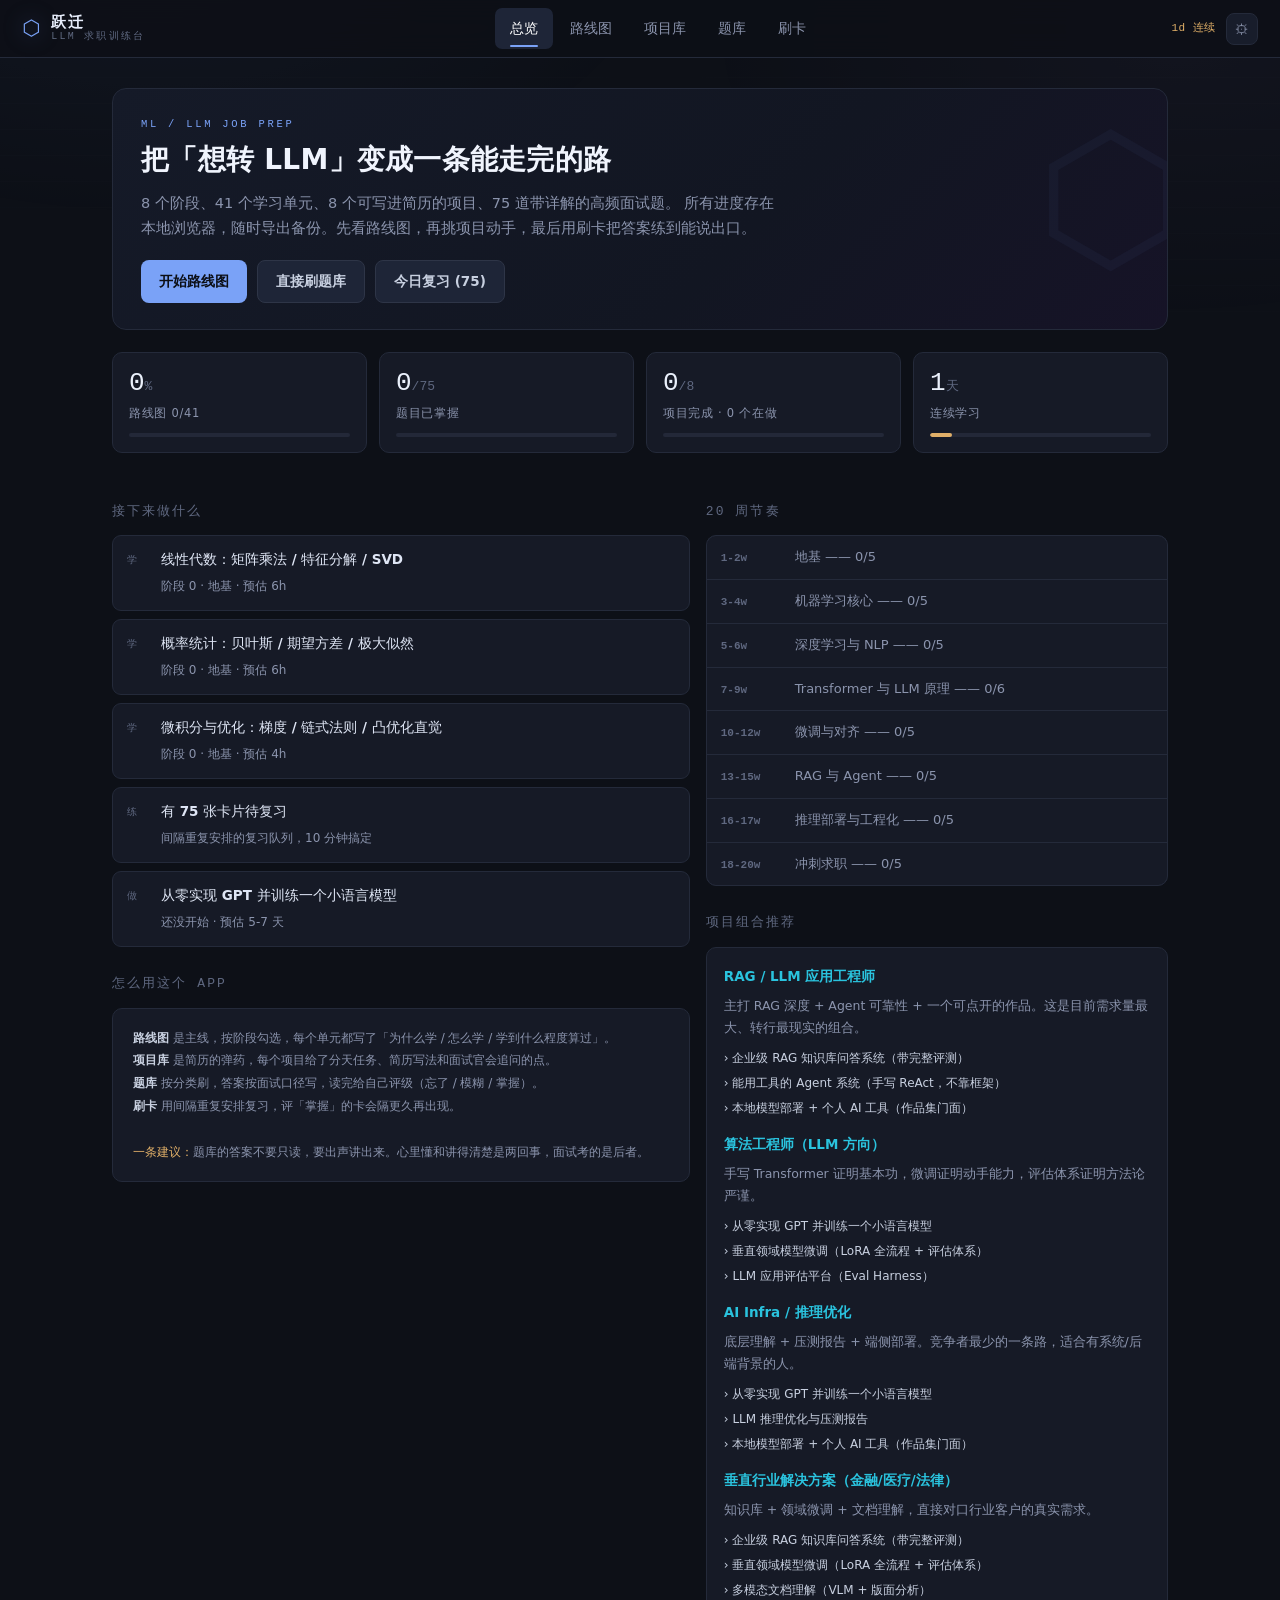
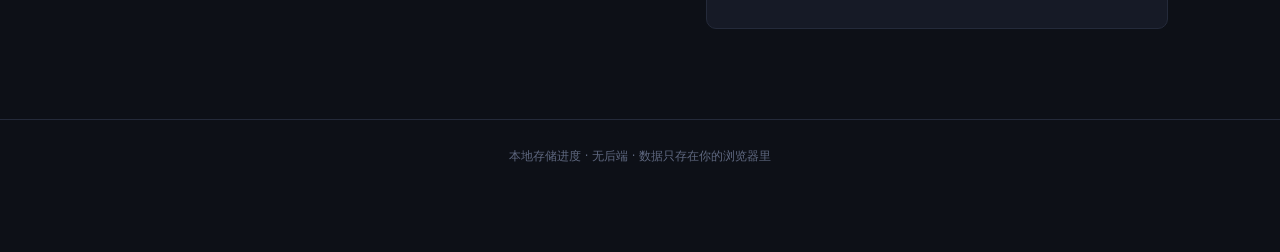
==== index.html @ a8dc8461 "跃迁 · LLM 求职训练台：路线图 / 项目库 / 题库 / 刷卡 - 8 阶段 41 个学习单元的 20 周路线图，每单元含为什么学/怎么学/通过标准 - 8 个可写进简历的项目，含分天任务、简历" ====
<!DOCTYPE html>
<html lang="zh-CN">
<head>
<meta charset="UTF-8">
<meta name="viewport" content="width=device-width, initial-scale=1">
<title>跃迁 · LLM 求职训练台</title>
<meta name="description" content="机器学习 / 大语言模型求职训练台：知识路线图、简历项目库、面试题库与记忆卡">
<link rel="icon" href="data:image/svg+xml,<svg xmlns='http://www.w3.org/2000/svg' viewBox='0 0 100 100'><text y='.9em' font-size='90'>⬡</text></svg>">
<link rel="stylesheet" href="css/app.css">
</head>
<body>

<div class="grain"></div>

<header class="topbar">
  <div class="brand">
    <span class="logo">⬡</span>
    <div class="brand-txt">
      <b>跃迁</b>
      <span>LLM 求职训练台</span>
    </div>
  </div>
  <nav class="tabs" id="tabs">
    <button data-view="home"    class="on">总览</button>
    <button data-view="roadmap">路线图</button>
    <button data-view="project">项目库</button>
    <button data-view="bank">题库</button>
    <button data-view="drill">刷卡</button>
  </nav>
  <div class="topright">
    <span class="streak" id="streak" title="连续学习天数"></span>
    <button class="ghost" id="btnData" title="导出 / 导入 / 重置进度">⚙</button>
  </div>
</header>

<main id="app"></main>

<div class="modal-wrap" id="modal" hidden>
  <div class="modal">
    <button class="modal-x" id="modalX">✕</button>
    <div id="modalBody"></div>
  </div>
</div>

<footer class="foot">
  <span>本地存储进度 · 无后端 · 数据只存在你的浏览器里</span>
</footer>

<script src="data/roadmap.js"></script>
<script src="data/projects.js"></script>
<script src="data/questions.js"></script>
<script src="js/store.js"></script>
<script src="js/views.js"></script>
<script src="js/app.js"></script>
</body>
</html>
---- css/app.css ----
/* 跃迁 · LLM 求职训练台 —— 深色技术台面风格 */
:root{
  --bg:#0d1017; --bg2:#12151f; --panel:#161a26; --panel2:#1b2030;
  --line:#242a3a; --line2:#2e3547;
  --tx:#c8d0e0; --tx2:#8b94ad; --tx3:#5f6880;
  --ac:#7aa2f7;  --ac2:#2ac3de; --ok:#9ece6a; --wr:#e0af68; --bad:#f7768e; --pu:#bb9af7;
  --mono:"JetBrains Mono","SF Mono",Consolas,"Cascadia Code",monospace;
  --sans:-apple-system,"Segoe UI Variable Text","Segoe UI","PingFang SC","Microsoft YaHei",system-ui,sans-serif;
  --r:10px;
}
*{box-sizing:border-box;margin:0;padding:0}
html{scroll-behavior:smooth}
body{
  background:var(--bg); color:var(--tx); font-family:var(--sans);
  font-size:15px; line-height:1.75; -webkit-font-smoothing:antialiased;
  min-height:100vh; padding-bottom:60px;
}
.grain{
  position:fixed; inset:0; pointer-events:none; z-index:0; opacity:.5;
  background:
    radial-gradient(900px 500px at 12% -8%, rgba(122,162,247,.10), transparent 60%),
    radial-gradient(800px 480px at 92% 4%, rgba(187,154,247,.07), transparent 62%),
    linear-gradient(transparent 96%, rgba(255,255,255,.012) 96%) 0 0/100% 26px;
}
a{color:var(--ac2); text-decoration:none; border-bottom:1px dotted rgba(42,195,222,.4)}
a:hover{border-bottom-style:solid}
code{font-family:var(--mono); font-size:.88em; background:#1d2231; color:#8fd6e8;
  padding:1px 6px; border-radius:5px; border:1px solid #262d40}
pre{background:#10131d; border:1px solid var(--line); border-radius:var(--r);
  padding:14px 16px; overflow-x:auto; margin:12px 0; line-height:1.6}
pre code{background:none; border:0; padding:0; color:#b9c4dc; font-size:12.5px}
strong{color:#e6ecf7; font-weight:650}

/* ───── topbar ───── */
.topbar{
  position:sticky; top:0; z-index:40; display:flex; align-items:center; gap:22px;
  padding:0 22px; height:58px; background:rgba(13,16,23,.86);
  backdrop-filter:blur(14px); border-bottom:1px solid var(--line);
}
.brand{display:flex; align-items:center; gap:11px; min-width:0}
.logo{font-size:21px; color:var(--ac); filter:drop-shadow(0 0 10px rgba(122,162,247,.5))}
.brand-txt{display:flex; flex-direction:column; line-height:1.15}
.brand-txt b{font-size:15px; letter-spacing:.14em; color:#e8eefc}
.brand-txt span{font-size:10px; color:var(--tx3); letter-spacing:.22em; font-family:var(--mono)}
.tabs{display:flex; gap:2px; margin-left:auto; margin-right:auto}
.tabs button{
  background:none; border:0; color:var(--tx2); font:inherit; font-size:14px;
  padding:8px 15px; border-radius:7px; cursor:pointer; transition:.15s; position:relative;
}
.tabs button:hover{color:var(--tx); background:#181d2b}
.tabs button.on{color:#fff; background:#1e2537}
.tabs button.on::after{content:""; position:absolute; left:15px; right:15px; bottom:2px;
  height:2px; background:var(--ac); border-radius:2px}
.topright{display:flex; align-items:center; gap:10px}
.streak{font-family:var(--mono); font-size:11px; color:var(--wr); letter-spacing:.05em}
.ghost{background:#181d2b; border:1px solid var(--line); color:var(--tx2);
  width:32px; height:32px; border-radius:8px; cursor:pointer; font-size:14px; transition:.15s}
.ghost:hover{color:var(--tx); border-color:var(--line2)}

main{position:relative; z-index:1; max-width:1100px; margin:0 auto; padding:30px 22px 60px}

/* ───── generic ───── */
.hd{margin-bottom:22px}
.hd h1{font-size:25px; letter-spacing:.02em; color:#eaf0fb; font-weight:650; line-height:1.4}
.hd p{color:var(--tx2); font-size:14px; margin-top:6px; max-width:74ch}
.kicker{font-family:var(--mono); font-size:10.5px; letter-spacing:.26em; color:var(--ac);
  text-transform:uppercase; margin-bottom:7px}
.card{background:var(--panel); border:1px solid var(--line); border-radius:var(--r); padding:18px 20px}
.muted{color:var(--tx2)}
.tiny{font-size:12px}
.mono{font-family:var(--mono)}

/* ───── home ───── */
.hero{
  border:1px solid var(--line); border-radius:14px; padding:26px 28px; margin-bottom:22px;
  background:linear-gradient(135deg,#151a28 0%,#121622 60%,#161327 100%); position:relative; overflow:hidden;
}
.hero::after{content:"⬡"; position:absolute; right:-18px; top:-40px; font-size:170px;
  color:rgba(122,162,247,.045); pointer-events:none}
.hero h1{font-size:28px; color:#f0f4fd; letter-spacing:.01em; line-height:1.45}
.hero p{color:var(--tx2); margin-top:10px; max-width:70ch; font-size:14.5px}
.hero .cta{display:flex; gap:10px; margin-top:18px; flex-wrap:wrap}
.btn{background:var(--ac); color:#0b0e15; border:0; padding:9px 18px; border-radius:8px;
  font:inherit; font-size:13.5px; font-weight:600; cursor:pointer; transition:.15s}
.btn:hover{filter:brightness(1.12); transform:translateY(-1px)}
.btn.sec{background:#1e2537; color:var(--tx); border:1px solid var(--line2)}
.btn.sec:hover{background:#252d42}

.stats{display:grid; grid-template-columns:repeat(4,1fr); gap:12px; margin-bottom:22px}
.stat{background:var(--panel); border:1px solid var(--line); border-radius:var(--r); padding:15px 16px}
.stat .n{font-family:var(--mono); font-size:26px; color:#eaf0fb; line-height:1.2}
.stat .n small{font-size:13px; color:var(--tx3)}
.stat .l{font-size:11.5px; color:var(--tx2); margin-top:3px; letter-spacing:.06em}
.bar{height:4px; background:#232838; border-radius:3px; margin-top:10px; overflow:hidden}
.bar i{display:block; height:100%; border-radius:3px; background:var(--ac); transition:width .5s}

.two{display:grid; grid-template-columns:1.25fr 1fr; gap:16px; align-items:start}
.sect-t{font-size:13px; letter-spacing:.16em; color:var(--tx3); font-family:var(--mono);
  text-transform:uppercase; margin:26px 0 12px}

.next{display:flex; flex-direction:column; gap:8px}
.nx{display:flex; gap:12px; align-items:flex-start; padding:12px 14px; background:var(--panel);
  border:1px solid var(--line); border-radius:9px; cursor:pointer; transition:.15s}
.nx:hover{border-color:var(--ac); background:var(--panel2)}
.nx .ix{font-family:var(--mono); font-size:10px; color:var(--tx3); padding-top:4px; min-width:22px}
.nx b{font-size:13.5px; color:#dfe6f5; font-weight:550; display:block}
.nx span{font-size:12px; color:var(--tx2)}

.plan{display:flex; flex-direction:column; gap:1px; background:var(--line); border:1px solid var(--line);
  border-radius:var(--r); overflow:hidden}
.plan div{background:var(--panel); padding:10px 14px; display:flex; gap:12px; font-size:13px; align-items:baseline}
.plan div b{font-family:var(--mono); font-size:11px; color:var(--tx3); min-width:62px}
.plan div span{color:var(--tx2)}
.plan div.done b{color:var(--ok)}
.plan div.cur{background:#1a2133}
.plan div.cur span{color:#e6ecf7}

/* ───── roadmap ───── */
.stage{margin-bottom:14px; border:1px solid var(--line); border-radius:var(--r);
  background:var(--panel); overflow:hidden}
.stage-h{display:flex; align-items:center; gap:14px; padding:15px 18px; cursor:pointer;
  transition:.15s; user-select:none}
.stage-h:hover{background:var(--panel2)}
.stage-dot{width:9px; height:9px; border-radius:50%; flex:none; box-shadow:0 0 10px currentColor}
.stage-h .t{flex:1; min-width:0}
.stage-h .t b{font-size:15.5px; color:#e8eefc; font-weight:600}
.stage-h .t i{font-style:normal; font-family:var(--mono); font-size:11px; color:var(--tx3); margin-left:10px}
.stage-h .t p{font-size:12.5px; color:var(--tx2); margin-top:3px}
.stage-h .pct{font-family:var(--mono); font-size:12px; color:var(--tx2); flex:none}
.stage-h .chev{color:var(--tx3); font-size:11px; transition:.2s; flex:none}
.stage.open .chev{transform:rotate(90deg)}
.stage-b{display:none; border-top:1px solid var(--line); padding:6px 0}
.stage.open .stage-b{display:block}
.stage-note{padding:10px 18px; font-size:12.5px; color:var(--wr); background:rgba(224,175,104,.05);
  border-left:2px solid var(--wr); margin:6px 18px 10px}

.node{padding:12px 18px 12px 16px; border-bottom:1px solid #1c2130}
.node:last-child{border-bottom:0}
.node-h{display:flex; gap:12px; align-items:flex-start}
.chk{width:17px; height:17px; border-radius:5px; border:1.5px solid var(--line2); flex:none;
  margin-top:4px; cursor:pointer; transition:.15s; display:grid; place-items:center;
  font-size:11px; color:transparent; background:#141826}
.chk:hover{border-color:var(--ac)}
.chk.on{background:var(--ok); border-color:var(--ok); color:#0d1017}
.node-t{flex:1; min-width:0; cursor:pointer}
.node-t b{font-size:14px; color:#dde5f4; font-weight:550}
.node.done .node-t b{color:var(--tx3); text-decoration:line-through}
.node-t .est{font-family:var(--mono); font-size:10.5px; color:var(--tx3); margin-left:9px}
.key-tag{font-size:10px; background:rgba(247,118,142,.13); color:var(--bad); padding:1px 6px;
  border-radius:4px; margin-left:8px; letter-spacing:.06em; border:1px solid rgba(247,118,142,.25)}
.node-d{display:none; margin:10px 0 2px 29px; font-size:13px; color:var(--tx2);
  border-left:1px solid var(--line2); padding-left:14px}
.node.open .node-d{display:block}
.node-d p{margin-bottom:7px}
.node-d p b{color:var(--ac2); font-weight:600; font-size:11px; font-family:var(--mono);
  letter-spacing:.1em; margin-right:7px}
.node-d .res a{font-size:12px; margin-right:14px}

/* ───── projects ───── */
.pgrid{display:grid; grid-template-columns:repeat(auto-fill,minmax(330px,1fr)); gap:14px}
.pcard{background:var(--panel); border:1px solid var(--line); border-radius:var(--r);
  padding:18px 20px; cursor:pointer; transition:.18s; position:relative; overflow:hidden}
.pcard::before{content:""; position:absolute; left:0; top:0; bottom:0; width:2px; background:var(--c)}
.pcard:hover{border-color:var(--line2); transform:translateY(-2px); background:var(--panel2)}
.pcard .tier{font-family:var(--mono); font-size:10px; letter-spacing:.14em; color:var(--c)}
.pcard h3{font-size:15.5px; color:#e9effa; margin:6px 0 7px; font-weight:600; line-height:1.45}
.pcard p{font-size:12.8px; color:var(--tx2); line-height:1.7}
.pmeta{display:flex; gap:14px; margin-top:13px; font-family:var(--mono); font-size:11px; color:var(--tx3);
  align-items:center; flex-wrap:wrap}
.stars{color:var(--wr); letter-spacing:.1em}
.chips{display:flex; gap:5px; flex-wrap:wrap; margin-top:11px}
.chip{font-size:10.5px; font-family:var(--mono); background:#1a1f2e; color:var(--tx2);
  padding:2px 8px; border-radius:11px; border:1px solid var(--line)}
.pbar{margin-top:12px}

.combo{display:grid; grid-template-columns:repeat(auto-fill,minmax(250px,1fr)); gap:12px}
.cbox{background:var(--panel); border:1px solid var(--line); border-radius:var(--r); padding:15px 17px}
.cbox b{color:var(--ac2); font-size:13.5px}
.cbox p{font-size:12.5px; color:var(--tx2); margin-top:6px}
.cbox .ids{margin-top:9px; display:flex; flex-direction:column; gap:4px}
.cbox .ids span{font-size:12px; color:var(--tx); cursor:pointer}
.cbox .ids span:hover{color:var(--ac)}

/* ───── bank ───── */
.filters{display:flex; gap:8px; flex-wrap:wrap; align-items:center; margin-bottom:16px}
.search{background:var(--panel); border:1px solid var(--line); border-radius:8px; padding:8px 13px;
  color:var(--tx); font:inherit; font-size:13.5px; flex:1; min-width:190px; outline:none}
.search:focus{border-color:var(--ac)}
.fbtn{background:var(--panel); border:1px solid var(--line); color:var(--tx2); font:inherit;
  font-size:12.5px; padding:6px 12px; border-radius:7px; cursor:pointer; transition:.15s; white-space:nowrap}
.fbtn:hover{color:var(--tx); border-color:var(--line2)}
.fbtn.on{background:#22304d; color:#cfe0ff; border-color:var(--ac)}

.catgrid{display:grid; grid-template-columns:repeat(auto-fill,minmax(164px,1fr)); gap:9px; margin-bottom:20px}
.catc{background:var(--panel); border:1px solid var(--line); border-radius:9px; padding:12px 14px;
  cursor:pointer; transition:.15s}
.catc:hover{border-color:var(--ac); background:var(--panel2)}
.catc.on{border-color:var(--ac); background:#1a2234}
.catc .ic{font-size:15px; color:var(--ac); font-family:var(--mono)}
.catc b{display:block; font-size:13px; color:#dfe6f5; margin-top:3px; font-weight:550}
.catc .m{font-family:var(--mono); font-size:10.5px; color:var(--tx3); margin-top:5px}

.q{background:var(--panel); border:1px solid var(--line); border-radius:9px; margin-bottom:8px;
  overflow:hidden; transition:.15s}
.q:hover{border-color:var(--line2)}
.q.open{border-color:var(--line2); background:var(--panel2)}
.q-h{display:flex; gap:12px; align-items:flex-start; padding:13px 16px; cursor:pointer}
.mstate{width:7px; height:7px; border-radius:50%; flex:none; margin-top:9px; background:#333a4e}
.mstate.s1{background:var(--wr); box-shadow:0 0 7px var(--wr)}
.mstate.s2{background:var(--ok); box-shadow:0 0 7px var(--ok)}
.q-h .qt{flex:1; min-width:0; font-size:14px; color:#dde5f4; line-height:1.65}
.lv{font-family:var(--mono); font-size:10px; padding:2px 7px; border-radius:4px; flex:none; margin-top:3px;
  border:1px solid}
.lv1{color:var(--ok); border-color:rgba(158,206,106,.3); background:rgba(158,206,106,.07)}
.lv2{color:var(--wr); border-color:rgba(224,175,104,.3); background:rgba(224,175,104,.07)}
.lv3{color:var(--bad); border-color:rgba(247,118,142,.3); background:rgba(247,118,142,.07)}
.q-b{display:none; padding:2px 16px 16px 35px; font-size:13.5px; color:var(--tx); line-height:1.85}
.q.open .q-b{display:block}
.q-b p{margin-bottom:10px}
.q-b ul{margin:0 0 10px 18px}
.q-b li{margin-bottom:5px}
.q-b table{border-collapse:collapse; margin:10px 0; font-size:12.5px; width:100%}
.q-b th,.q-b td{border:1px solid var(--line2); padding:6px 11px; text-align:left}
.q-b th{background:#1a1f2e; color:var(--ac2); font-weight:600}
.rate{display:flex; gap:7px; margin-top:14px; padding-top:13px; border-top:1px solid var(--line)}
.rate button{background:#1a1f2e; border:1px solid var(--line); color:var(--tx2); font:inherit;
  font-size:12px; padding:5px 13px; border-radius:6px; cursor:pointer; transition:.15s}
.rate button:hover{border-color:var(--line2); color:var(--tx)}
.rate button.a0.on{border-color:var(--tx3); color:var(--tx)}
.rate button.a1.on{border-color:var(--wr); color:var(--wr); background:rgba(224,175,104,.09)}
.rate button.a2.on{border-color:var(--ok); color:var(--ok); background:rgba(158,206,106,.09)}

/* ───── drill ───── */
.drill{max-width:760px; margin:0 auto}
.dstat{display:flex; gap:18px; justify-content:center; font-family:var(--mono); font-size:11.5px;
  color:var(--tx3); margin-bottom:18px}
.dstat b{color:var(--ac)}
.dcard{background:var(--panel); border:1px solid var(--line2); border-radius:14px; padding:32px 34px;
  min-height:300px; display:flex; flex-direction:column; box-shadow:0 12px 40px rgba(0,0,0,.35)}
.dcat{font-family:var(--mono); font-size:10.5px; letter-spacing:.2em; color:var(--ac); margin-bottom:14px}
.dq{font-size:19px; color:#eff3fc; line-height:1.65; font-weight:550}
.dhint{margin-top:auto; padding-top:24px; color:var(--tx3); font-size:12.5px; text-align:center}
.da{margin-top:22px; padding-top:20px; border-top:1px solid var(--line); font-size:14px; line-height:1.85}
.dctl{display:flex; gap:9px; justify-content:center; margin-top:18px; flex-wrap:wrap}
.dctl button{flex:1; min-width:110px; max-width:190px; padding:11px; border-radius:9px; font:inherit;
  font-size:13.5px; cursor:pointer; border:1px solid var(--line2); background:var(--panel); color:var(--tx);
  transition:.15s}
.dctl button:hover{transform:translateY(-1px)}
.dctl .again{border-color:rgba(247,118,142,.4); color:var(--bad)}
.dctl .hard{border-color:rgba(224,175,104,.4); color:var(--wr)}
.dctl .good{border-color:rgba(158,206,106,.4); color:var(--ok)}
.dctl .show{background:var(--ac); color:#0b0e15; border-color:var(--ac); font-weight:600}

/* ───── modal ───── */
.modal-wrap{position:fixed; inset:0; z-index:90; background:rgba(6,8,13,.78);
  backdrop-filter:blur(5px); display:grid; place-items:center; padding:24px; overflow-y:auto}
.modal-wrap[hidden]{display:none}
.modal{background:var(--bg2); border:1px solid var(--line2); border-radius:14px; max-width:780px;
  width:100%; padding:30px 34px; position:relative; max-height:88vh; overflow-y:auto;
  box-shadow:0 24px 70px rgba(0,0,0,.6)}
.modal-x{position:absolute; right:16px; top:14px; background:none; border:0; color:var(--tx3);
  font-size:16px; cursor:pointer; padding:6px}
.modal-x:hover{color:var(--tx)}
.modal h2{font-size:21px; color:#eff3fc; line-height:1.45; padding-right:30px}
.modal h4{font-size:12px; font-family:var(--mono); letter-spacing:.16em; color:var(--ac);
  text-transform:uppercase; margin:22px 0 10px}
.steps{display:flex; flex-direction:column; gap:1px; background:var(--line); border:1px solid var(--line);
  border-radius:9px; overflow:hidden}
.step{background:var(--panel); padding:12px 15px; display:flex; gap:12px; align-items:flex-start}
.step .sc{margin-top:3px}
.step b{font-family:var(--mono); font-size:11.5px; color:var(--ac2); display:block; margin-bottom:3px}
.step p{font-size:13px; color:var(--tx2); line-height:1.7}
.step.done b{color:var(--tx3)}
.step.done p{color:var(--tx3)}
.rbox{background:#10131d; border:1px solid var(--line); border-left:2px solid var(--ok);
  border-radius:8px; padding:13px 16px; font-size:13px; color:var(--tx); line-height:1.8}
.asks li{font-size:13px; color:var(--tx2); margin-bottom:6px; margin-left:18px}
.pitfall{background:rgba(247,118,142,.06); border:1px solid rgba(247,118,142,.2); border-radius:8px;
  padding:13px 16px; font-size:13px; color:#e8b4c0; margin-top:14px}

.empty{text-align:center; padding:60px 20px; color:var(--tx3); font-size:14px}
.foot{position:relative; z-index:1; text-align:center; padding:26px; color:var(--tx3); font-size:11.5px;
  border-top:1px solid var(--line); margin-top:30px}

@media(max-width:860px){
  .two{grid-template-columns:1fr}
  .stats{grid-template-columns:repeat(2,1fr)}
  .tabs{margin:0; overflow-x:auto}
  .topbar{gap:12px; padding:0 14px}
  .brand-txt span{display:none}
  main{padding:20px 14px 40px}
  .modal{padding:24px 20px}
  .hero{padding:20px}
  .hero h1{font-size:22px}
}
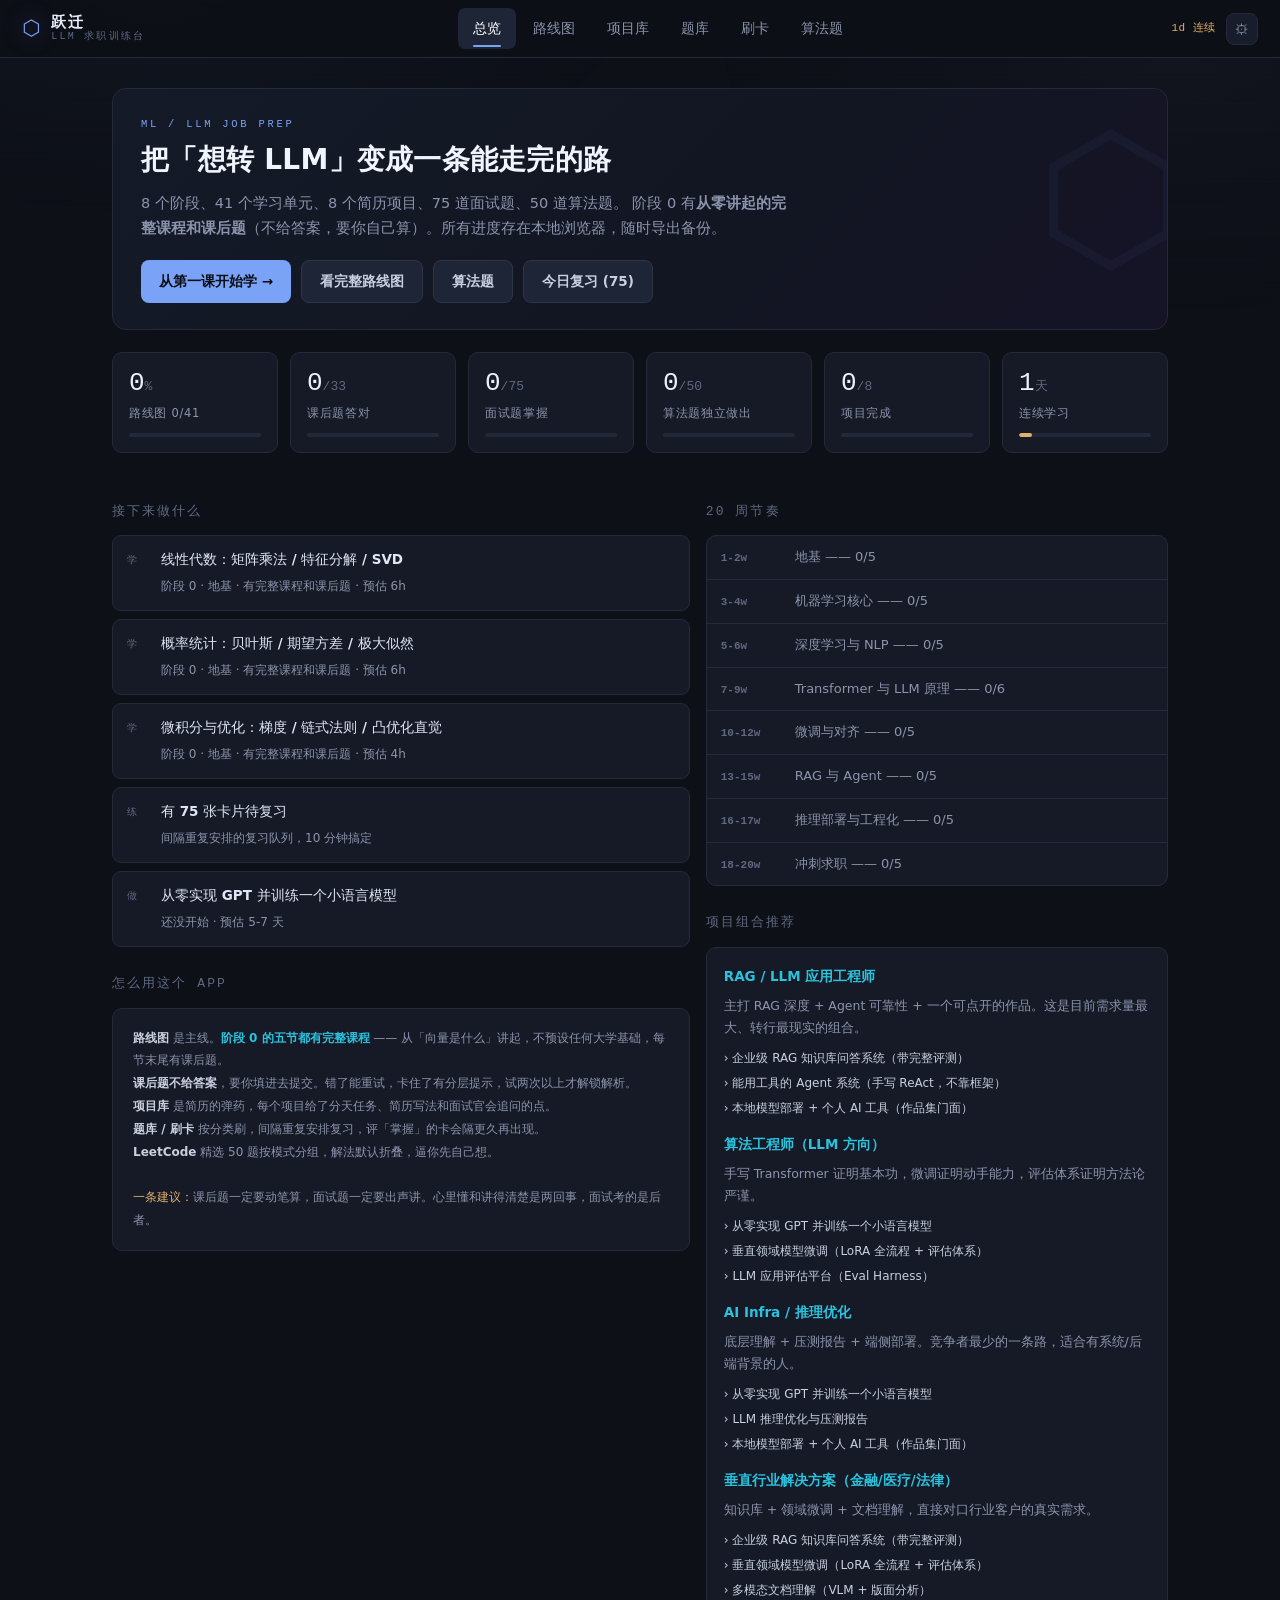
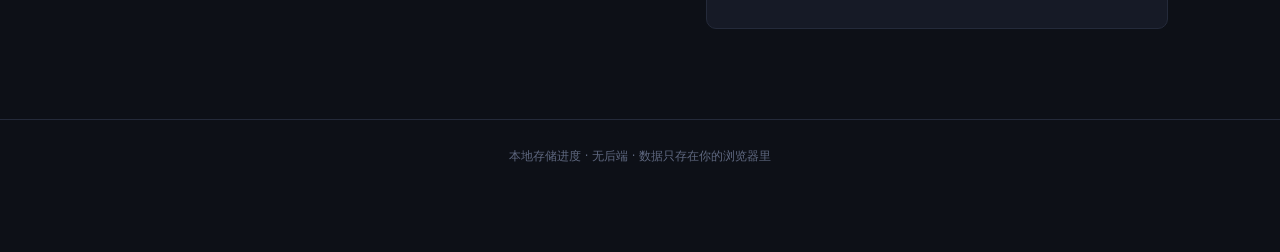
==== commit a3e418fd: "阶段 0 完整课程 + 课后题系统 + LeetCode 模块 - 阶段 0 五节从零讲起的教材（线代/概率/微积分/Python/PyTorch），面向高中理科基础 - 33 道课后题：填空/选择/" ====
--- a/index.html
+++ b/index.html
@@ -26,6 +26,7 @@
     <button data-view="project">项目库</button>
     <button data-view="bank">题库</button>
     <button data-view="drill">刷卡</button>
+    <button data-view="lc">算法题</button>
   </nav>
   <div class="topright">
     <span class="streak" id="streak" title="连续学习天数"></span>
@@ -49,6 +50,9 @@
 <script src="data/roadmap.js"></script>
 <script src="data/projects.js"></script>
 <script src="data/questions.js"></script>
+<script src="data/lessons1.js"></script>
+<script src="data/lessons2.js"></script>
+<script src="data/leetcode.js"></script>
 <script src="js/store.js"></script>
 <script src="js/views.js"></script>
 <script src="js/app.js"></script>
--- a/css/app.css
+++ b/css/app.css
@@ -46,6 +46,7 @@
 .tabs button{
   background:none; border:0; color:var(--tx2); font:inherit; font-size:14px;
   padding:8px 15px; border-radius:7px; cursor:pointer; transition:.15s; position:relative;
+  white-space:nowrap;
 }
 .tabs button:hover{color:var(--tx); background:#181d2b}
 .tabs button.on{color:#fff; background:#1e2537}
@@ -278,13 +279,153 @@
 .pitfall{background:rgba(247,118,142,.06); border:1px solid rgba(247,118,142,.2); border-radius:8px;
   padding:13px 16px; font-size:13px; color:#e8b4c0; margin-top:14px}
 
+/* ───── markdown 扩展 ───── */
+.lh3{font-size:15px; color:#dfe7f6; margin:16px 0 8px; font-weight:600}
+blockquote{border-left:2px solid var(--ac); background:rgba(122,162,247,.06);
+  padding:12px 16px; margin:14px 0; border-radius:0 8px 8px 0}
+blockquote p:last-child{margin-bottom:0}
+.formula{font-family:var(--mono); font-size:14px; color:#9fd8e8; text-align:center;
+  background:#10131d; border:1px solid var(--line); border-radius:8px;
+  padding:14px 18px; margin:14px 0; overflow-x:auto; letter-spacing:.02em}
+
+/* ───── 课程 ───── */
+.lesson{max-width:780px; margin:0 auto}
+.lbar{display:flex; align-items:center; gap:12px; margin-bottom:20px}
+.lbar .fbtn{cursor:pointer}
+.lhead{margin-bottom:24px; padding-bottom:20px; border-bottom:1px solid var(--line)}
+.lhead h1{font-size:26px; color:#eff3fc; line-height:1.45; font-weight:650}
+.lhead p{color:var(--tx2); font-size:14px; margin-top:9px}
+
+.ltoc{background:var(--panel); border:1px solid var(--line); border-radius:var(--r);
+  padding:15px 18px; margin-bottom:28px; display:flex; flex-direction:column; gap:5px}
+.ltoc b{font-size:11px; font-family:var(--mono); letter-spacing:.18em; color:var(--tx3);
+  text-transform:uppercase; margin-bottom:5px}
+.ltoc a{font-size:13.5px; color:var(--tx2); border:0; padding:2px 0}
+.ltoc a:hover{color:var(--ac)}
+.ltoc a.qlink{color:var(--ac2); margin-top:6px; padding-top:8px; border-top:1px solid var(--line)}
+
+.lsec{margin-bottom:34px; scroll-margin-top:72px}
+.lsec h2{font-size:19px; color:#eaf0fb; margin-bottom:14px; font-weight:620; line-height:1.5;
+  padding-bottom:9px; border-bottom:1px solid var(--line)}
+.lsec p{margin-bottom:12px; font-size:14.5px; line-height:1.9}
+.lsec ul,.lsec ol{margin:0 0 12px 20px}
+.lsec li{margin-bottom:6px; font-size:14.5px; line-height:1.85}
+.lsec table{border-collapse:collapse; margin:14px 0; font-size:13px; width:100%}
+.lsec th,.lsec td{border:1px solid var(--line2); padding:7px 12px; text-align:left}
+.lsec th{background:#1a1f2e; color:var(--ac2); font-weight:600}
+
+.quiz-head{margin-bottom:18px}
+.quiz-head p{font-size:13.5px; color:var(--tx2); margin-top:6px}
+
+.qz{background:var(--panel); border:1px solid var(--line); border-radius:10px;
+  padding:18px 20px; margin-bottom:14px; transition:.2s}
+.qz.ok{border-color:rgba(158,206,106,.4); background:rgba(158,206,106,.03)}
+.qz.bad{border-color:rgba(247,118,142,.32)}
+.qz-q{display:flex; gap:11px; align-items:flex-start; margin-bottom:14px}
+.qz-no{font-family:var(--mono); font-size:11px; color:#0d1017; background:var(--ac);
+  min-width:20px; height:20px; border-radius:5px; display:grid; place-items:center;
+  flex:none; margin-top:3px; font-weight:700}
+.qz.ok .qz-no{background:var(--ok)}
+.qz-q>div,.qz-q>p{flex:1; min-width:0}
+.qz-q p{margin:0; font-size:14.5px; color:#dfe7f6; line-height:1.75}
+.qz-q pre{margin:8px 0}
+
+.qinput{background:#10131d; border:1px solid var(--line2); border-radius:7px; padding:9px 13px;
+  color:var(--tx); font:inherit; font-family:var(--mono); font-size:14px; width:220px; outline:none}
+.qinput:focus{border-color:var(--ac)}
+.qta{background:#10131d; border:1px solid var(--line2); border-radius:7px; padding:11px 13px;
+  color:var(--tx); font:inherit; font-size:13.5px; width:100%; min-height:90px; outline:none;
+  resize:vertical; line-height:1.75}
+.qta:focus{border-color:var(--ac)}
+.choices{display:flex; flex-direction:column; gap:7px}
+.ch{display:flex; gap:9px; align-items:flex-start; padding:9px 13px; border-radius:7px;
+  border:1px solid var(--line); background:#10131d; cursor:pointer; font-size:13.5px;
+  color:var(--tx2); transition:.15s; line-height:1.7}
+.ch:hover{border-color:var(--line2); color:var(--tx)}
+.ch.sel{border-color:var(--ac); background:#1a2234; color:var(--tx)}
+.ch.right{border-color:var(--ok); background:rgba(158,206,106,.07)}
+.ch input{margin-top:5px; accent-color:var(--ac)}
+.ch span{font-family:var(--mono); color:var(--tx3); flex:none}
+
+.btn.sm{padding:6px 14px; font-size:12.5px}
+.qz-ctl{display:flex; gap:8px; align-items:center; margin-top:13px; flex-wrap:wrap}
+.qz-msg{font-size:12.5px; margin-left:4px}
+.qz-msg.ok{color:var(--ok)}
+.qz-msg.bad{color:var(--bad)}
+.qz-hint{margin-top:13px; padding:12px 15px; background:rgba(224,175,104,.06);
+  border-left:2px solid var(--wr); border-radius:0 7px 7px 0; font-size:13.5px; line-height:1.8}
+.qz-hint b,.qz-why b{display:block; font-family:var(--mono); font-size:10.5px; letter-spacing:.16em;
+  text-transform:uppercase; margin-bottom:6px}
+.qz-hint b{color:var(--wr)}
+.qz-why b{color:var(--ok)}
+.qz-hint p:last-child,.qz-why p:last-child{margin-bottom:0}
+.qz-why{margin-top:13px; padding:14px 16px; background:#10131d; border:1px solid var(--line);
+  border-left:2px solid var(--ok); border-radius:0 8px 8px 0; font-size:13.5px; line-height:1.85}
+
+.lfoot{margin-top:34px; padding-top:22px; border-top:1px solid var(--line)}
+.lfoot-ok{color:var(--ok); font-size:14px; margin-bottom:16px; display:flex;
+  align-items:center; flex-wrap:wrap}
+.lnav{display:flex; justify-content:space-between; gap:10px; margin-top:16px}
+
+/* ───── LeetCode ───── */
+.stats.s6{grid-template-columns:repeat(6,1fr)}
+.revbox{background:rgba(187,154,247,.06); border:1px solid rgba(187,154,247,.25);
+  border-radius:var(--r); padding:14px 17px; margin-bottom:16px}
+.revbox b{font-size:13px; color:var(--pu); display:block; margin-bottom:9px}
+.revbox div{display:flex; gap:6px; flex-wrap:wrap}
+.revbox .chip{cursor:pointer}
+.revbox .chip:hover{border-color:var(--pu); color:var(--tx)}
+.lc-intro{margin-bottom:22px; font-size:13.5px; line-height:1.85}
+.lc-intro p{margin-bottom:10px}
+.lc-intro ul{margin:0 0 10px 20px}
+.lc-pattern{padding:4px 20px 14px; font-size:13.5px; color:var(--tx2); line-height:1.85;
+  border-bottom:1px solid #1c2130; margin-bottom:4px}
+.lc-pattern p{margin-bottom:9px}
+.lc-pattern ul{margin:0 0 9px 20px}
+
+.lcp{border-bottom:1px solid #1c2130}
+.lcp:last-child{border-bottom:0}
+.lcp-h{display:flex; gap:11px; align-items:center; padding:11px 20px; cursor:pointer; transition:.15s}
+.lcp-h:hover{background:#1a1f2e}
+.lcdot{width:7px; height:7px; border-radius:50%; background:#333a4e; flex:none}
+.lcp.s1 .lcdot{background:var(--wr); box-shadow:0 0 7px var(--wr)}
+.lcp.s2 .lcdot{background:var(--ok); box-shadow:0 0 7px var(--ok)}
+.lcp.s3 .lcdot{background:var(--bad); box-shadow:0 0 7px var(--bad)}
+.lcp-t{flex:1; min-width:0}
+.lcp-t b{font-size:13.5px; color:#dde5f4; font-weight:550}
+.lcp.s2 .lcp-t b{color:var(--tx2)}
+.lcp-b{display:none; padding:4px 20px 18px 38px}
+.lcp.open .lcp-b{display:block}
+.lcp.open .chev{transform:rotate(90deg)}
+.lcp .chev{color:var(--tx3); font-size:10px; transition:.2s; flex:none}
+.lcwhy{font-size:13px; color:var(--tx2); line-height:1.8; margin-bottom:10px}
+.lcwhy b{display:block; font-family:var(--mono); font-size:10px; letter-spacing:.14em;
+  color:var(--ac2); text-transform:uppercase; margin-bottom:4px}
+.hintbox{display:flex; flex-direction:column; gap:7px; align-items:flex-start; margin:12px 0}
+.hint-on{background:rgba(224,175,104,.06); border-left:2px solid var(--wr); padding:10px 14px;
+  border-radius:0 7px 7px 0; font-size:13px; color:var(--tx); line-height:1.8; width:100%}
+.hint-on b{display:block; font-family:var(--mono); font-size:10px; letter-spacing:.14em;
+  color:var(--wr); margin-bottom:4px}
+.keybox{background:#10131d; border:1px solid var(--line); border-left:2px solid var(--ok);
+  border-radius:0 8px 8px 0; padding:13px 16px; font-size:13px; line-height:1.85; margin:12px 0}
+.keybox>b{display:block; font-family:var(--mono); font-size:10px; letter-spacing:.14em;
+  color:var(--ok); text-transform:uppercase; margin-bottom:6px}
+.keybox p:last-of-type{margin-bottom:0}
+.keybox .cx{margin-top:9px; padding-top:8px; border-top:1px solid var(--line);
+  font-family:var(--mono); font-size:11px; color:var(--tx3)}
+.lcrate{display:flex; gap:7px; align-items:center; flex-wrap:wrap; margin-top:13px;
+  padding-top:12px; border-top:1px solid var(--line)}
+
 .empty{text-align:center; padding:60px 20px; color:var(--tx3); font-size:14px}
 .foot{position:relative; z-index:1; text-align:center; padding:26px; color:var(--tx3); font-size:11.5px;
   border-top:1px solid var(--line); margin-top:30px}
 
+@media(max-width:1100px){ .stats.s6{grid-template-columns:repeat(3,1fr)} }
 @media(max-width:860px){
   .two{grid-template-columns:1fr}
-  .stats{grid-template-columns:repeat(2,1fr)}
+  .stats,.stats.s6{grid-template-columns:repeat(2,1fr)}
+  .qinput{width:100%}
+  .lcp-b{padding-left:20px}
   .tabs{margin:0; overflow-x:auto}
   .topbar{gap:12px; padding:0 14px}
   .brand-txt span{display:none}
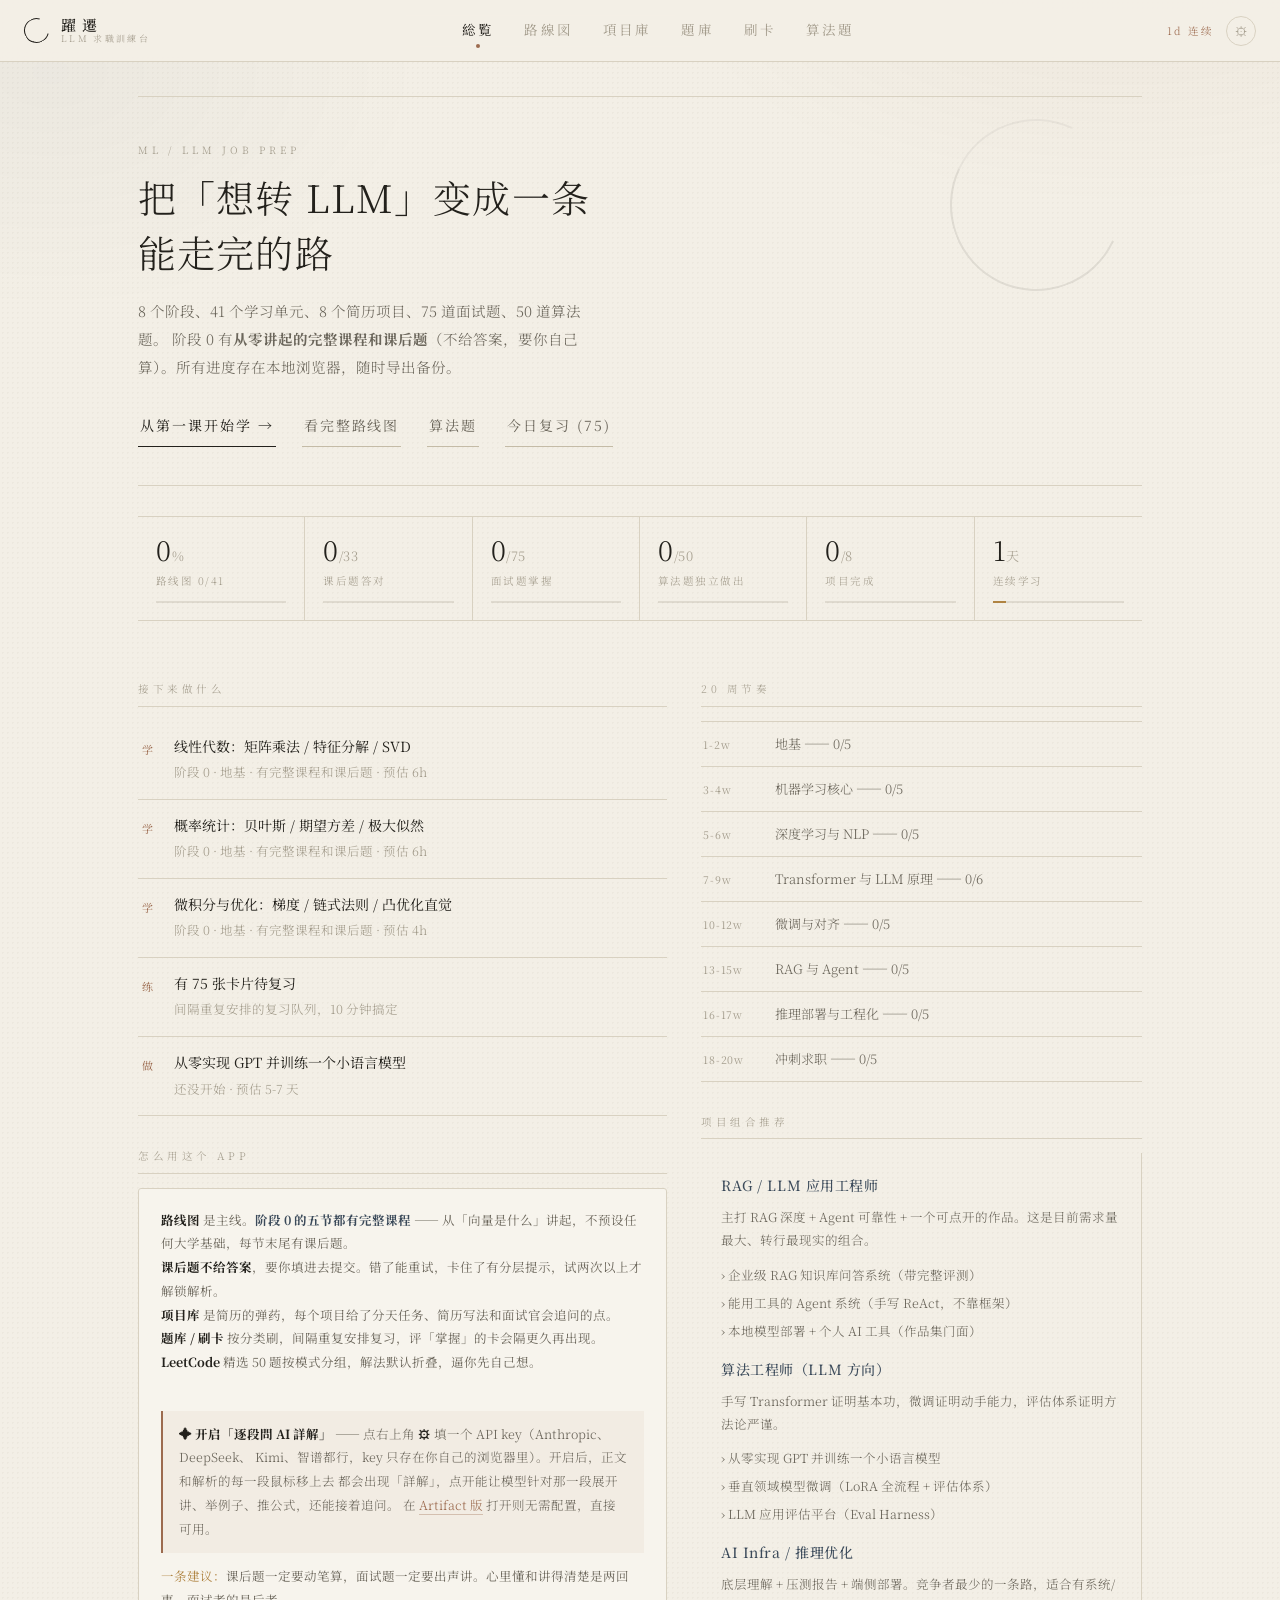
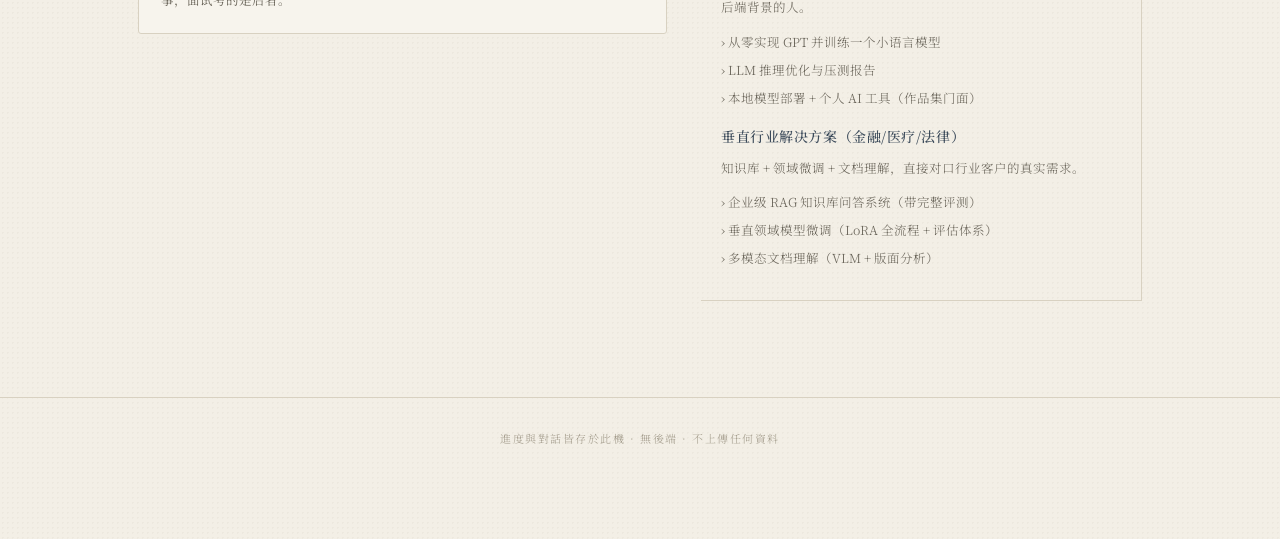
==== commit de8dba62: "侘寂和紙主题；静态版也能用 AI 詳解（自带 key 浏览器直连） - 整体换成日式侘寂风：和紙米白底 + 墨色正文 + 陶土点缀 + 発絲級分隔线 + 衬线字体，   円相作 logo 与水印，取消" ====
--- a/index.html
+++ b/index.html
@@ -5,7 +5,10 @@
 <meta name="viewport" content="width=device-width, initial-scale=1">
 <title>跃迁 · LLM 求职训练台</title>
 <meta name="description" content="机器学习 / 大语言模型求职训练台：知识路线图、简历项目库、面试题库与记忆卡">
-<link rel="icon" href="data:image/svg+xml,<svg xmlns='http://www.w3.org/2000/svg' viewBox='0 0 100 100'><text y='.9em' font-size='90'>⬡</text></svg>">
+<link rel="icon" href="data:image/svg+xml,<svg xmlns='http://www.w3.org/2000/svg' viewBox='0 0 100 100'><circle cx='50' cy='50' r='38' fill='none' stroke='%239c6b4f' stroke-width='7' stroke-dasharray='200 40' transform='rotate(-30 50 50)'/></svg>">
+<link rel="preconnect" href="https://fonts.googleapis.com">
+<link rel="preconnect" href="https://fonts.gstatic.com" crossorigin>
+<link href="https://fonts.googleapis.com/css2?family=Noto+Serif+SC:wght@300;400;500;600&family=Noto+Serif:wght@300;400;600&display=swap" rel="stylesheet">
 <link rel="stylesheet" href="css/app.css">
 </head>
 <body>
@@ -14,23 +17,23 @@
 
 <header class="topbar">
   <div class="brand">
-    <span class="logo">⬡</span>
+    <span class="logo"></span>
     <div class="brand-txt">
-      <b>跃迁</b>
-      <span>LLM 求职训练台</span>
+      <b>躍遷</b>
+      <span>LLM 求職訓練台</span>
     </div>
   </div>
   <nav class="tabs" id="tabs">
-    <button data-view="home"    class="on">总览</button>
-    <button data-view="roadmap">路线图</button>
-    <button data-view="project">项目库</button>
-    <button data-view="bank">题库</button>
+    <button data-view="home"    class="on">総覧</button>
+    <button data-view="roadmap">路線図</button>
+    <button data-view="project">項目庫</button>
+    <button data-view="bank">題庫</button>
     <button data-view="drill">刷卡</button>
-    <button data-view="lc">算法题</button>
+    <button data-view="lc">算法題</button>
   </nav>
   <div class="topright">
     <span class="streak" id="streak" title="连续学习天数"></span>
-    <button class="ghost" id="btnData" title="导出 / 导入 / 重置进度">⚙</button>
+    <button class="ghost" id="btnData" title="AI 詳解设置 / 导出 / 导入">⚙</button>
   </div>
 </header>
 
@@ -44,7 +47,7 @@
 </div>
 
 <footer class="foot">
-  <span>本地存储进度 · 无后端 · 数据只存在你的浏览器里</span>
+  <span>進度與對話皆存於此機 · 無後端 · 不上傳任何資料</span>
 </footer>
 
 <script src="data/roadmap.js"></script>
@@ -55,6 +58,7 @@
 <script src="data/leetcode.js"></script>
 <script src="js/store.js"></script>
 <script src="js/views.js"></script>
+<script src="js/ai.js"></script>
 <script src="js/app.js"></script>
 </body>
 </html>
--- a/css/app.css
+++ b/css/app.css
@@ -1,436 +1,561 @@
-/* 跃迁 · LLM 求职训练台 —— 深色技术台面风格 */
+/* 跃迁 · LLM 求职训练台 —— 侘寂 / 和紙 */
 :root{
-  --bg:#0d1017; --bg2:#12151f; --panel:#161a26; --panel2:#1b2030;
-  --line:#242a3a; --line2:#2e3547;
-  --tx:#c8d0e0; --tx2:#8b94ad; --tx3:#5f6880;
-  --ac:#7aa2f7;  --ac2:#2ac3de; --ok:#9ece6a; --wr:#e0af68; --bad:#f7768e; --pu:#bb9af7;
+  --washi:#f3efe6; --washi2:#ebe5d8; --panel:#f7f4ed; --panel2:#efeadf;
+  --line:#d8d1c1; --line2:#c4bba6;
+  --tx:#23211c; --tx2:#6b665b; --tx3:#a39c8c;
+  --ac:#9c6b4f;            /* 陶土 */
+  --ac2:#3b4a5a;           /* 藍 */
+  --ok:#6b7d5c;            /* 苔 */
+  --wr:#b08442;            /* 琥珀 */
+  --bad:#a8503f;           /* 朱 */
+  --pu:#6d6384;            /* 藤 */
+  --serif:"Noto Serif SC","Noto Serif","Songti SC","Source Han Serif SC",Georgia,serif;
   --mono:"JetBrains Mono","SF Mono",Consolas,"Cascadia Code",monospace;
-  --sans:-apple-system,"Segoe UI Variable Text","Segoe UI","PingFang SC","Microsoft YaHei",system-ui,sans-serif;
-  --r:10px;
+  --r:3px;
 }
 *{box-sizing:border-box;margin:0;padding:0}
 html{scroll-behavior:smooth}
 body{
-  background:var(--bg); color:var(--tx); font-family:var(--sans);
-  font-size:15px; line-height:1.75; -webkit-font-smoothing:antialiased;
+  background:var(--washi); color:var(--tx);
+  font-family:var(--serif); font-weight:400;
+  font-size:15px; line-height:1.85; -webkit-font-smoothing:antialiased;
   min-height:100vh; padding-bottom:60px;
-}
+  background-image:radial-gradient(rgba(120,110,90,.05) 1px,transparent 1px);
+  background-size:5px 5px;
+}
+::selection{background:var(--ac); color:var(--washi)}
 .grain{
-  position:fixed; inset:0; pointer-events:none; z-index:0; opacity:.5;
+  position:fixed; inset:0; pointer-events:none; z-index:0;
   background:
-    radial-gradient(900px 500px at 12% -8%, rgba(122,162,247,.10), transparent 60%),
-    radial-gradient(800px 480px at 92% 4%, rgba(187,154,247,.07), transparent 62%),
-    linear-gradient(transparent 96%, rgba(255,255,255,.012) 96%) 0 0/100% 26px;
-}
-a{color:var(--ac2); text-decoration:none; border-bottom:1px dotted rgba(42,195,222,.4)}
-a:hover{border-bottom-style:solid}
-code{font-family:var(--mono); font-size:.88em; background:#1d2231; color:#8fd6e8;
-  padding:1px 6px; border-radius:5px; border:1px solid #262d40}
-pre{background:#10131d; border:1px solid var(--line); border-radius:var(--r);
-  padding:14px 16px; overflow-x:auto; margin:12px 0; line-height:1.6}
-pre code{background:none; border:0; padding:0; color:#b9c4dc; font-size:12.5px}
-strong{color:#e6ecf7; font-weight:650}
+    radial-gradient(760px 420px at 88% -6%, rgba(156,107,79,.055), transparent 62%),
+    radial-gradient(620px 400px at 4% 8%, rgba(59,74,90,.04), transparent 60%);
+}
+a{color:var(--ac); text-decoration:none; border-bottom:1px solid rgba(156,107,79,.35)}
+a:hover{border-bottom-color:var(--ac)}
+code{font-family:var(--mono); font-size:.85em; background:rgba(120,110,90,.09);
+  color:#5c4a3a; padding:1px 6px; border-radius:2px}
+pre{background:#efe9dc; border:1px solid var(--line); border-radius:var(--r);
+  padding:15px 17px; overflow-x:auto; margin:13px 0; line-height:1.65}
+pre code{background:none; padding:0; color:#3f3a31; font-size:12.5px}
+strong{color:#100f0c; font-weight:600}
+button{font-family:inherit; cursor:pointer; color:inherit}
 
 /* ───── topbar ───── */
 .topbar{
   position:sticky; top:0; z-index:40; display:flex; align-items:center; gap:22px;
-  padding:0 22px; height:58px; background:rgba(13,16,23,.86);
-  backdrop-filter:blur(14px); border-bottom:1px solid var(--line);
-}
-.brand{display:flex; align-items:center; gap:11px; min-width:0}
-.logo{font-size:21px; color:var(--ac); filter:drop-shadow(0 0 10px rgba(122,162,247,.5))}
-.brand-txt{display:flex; flex-direction:column; line-height:1.15}
-.brand-txt b{font-size:15px; letter-spacing:.14em; color:#e8eefc}
-.brand-txt span{font-size:10px; color:var(--tx3); letter-spacing:.22em; font-family:var(--mono)}
-.tabs{display:flex; gap:2px; margin-left:auto; margin-right:auto}
+  padding:0 24px; height:62px; background:rgba(243,239,230,.92);
+  backdrop-filter:blur(10px); border-bottom:1px solid var(--line);
+}
+.brand{display:flex; align-items:center; gap:12px; min-width:0}
+.logo{
+  width:25px; height:25px; flex:none; border-radius:50%;
+  border:1.6px solid var(--tx); border-right-color:transparent;
+  transform:rotate(-30deg); font-size:0; transition:transform 1.1s ease;
+}
+.brand:hover .logo{transform:rotate(330deg)}
+.brand-txt{display:flex; flex-direction:column; line-height:1.2}
+.brand-txt b{font-size:15px; letter-spacing:.42em; font-weight:500; color:var(--tx); white-space:nowrap}
+.brand-txt span{font-size:9px; color:var(--tx3); letter-spacing:.26em; font-weight:300}
+.tabs{display:flex; gap:4px; margin-left:auto; margin-right:auto}
 .tabs button{
-  background:none; border:0; color:var(--tx2); font:inherit; font-size:14px;
-  padding:8px 15px; border-radius:7px; cursor:pointer; transition:.15s; position:relative;
-  white-space:nowrap;
-}
-.tabs button:hover{color:var(--tx); background:#181d2b}
-.tabs button.on{color:#fff; background:#1e2537}
-.tabs button.on::after{content:""; position:absolute; left:15px; right:15px; bottom:2px;
-  height:2px; background:var(--ac); border-radius:2px}
-.topright{display:flex; align-items:center; gap:10px}
-.streak{font-family:var(--mono); font-size:11px; color:var(--wr); letter-spacing:.05em}
-.ghost{background:#181d2b; border:1px solid var(--line); color:var(--tx2);
-  width:32px; height:32px; border-radius:8px; cursor:pointer; font-size:14px; transition:.15s}
-.ghost:hover{color:var(--tx); border-color:var(--line2)}
-
-main{position:relative; z-index:1; max-width:1100px; margin:0 auto; padding:30px 22px 60px}
+  background:none; border:0; color:var(--tx3); font:inherit; font-weight:400; font-size:13.5px;
+  letter-spacing:.16em; padding:8px 13px 10px; cursor:pointer; position:relative;
+  transition:color .3s; white-space:nowrap;
+}
+.tabs button:hover{color:var(--tx2)}
+.tabs button.on{color:var(--tx)}
+.tabs button.on::after{content:""; position:absolute; left:50%; bottom:4px; width:4px; height:4px;
+  background:var(--ac); border-radius:50%; transform:translateX(-50%)}
+.topright{display:flex; align-items:center; gap:12px}
+.streak{font-size:10.5px; color:var(--ac); letter-spacing:.2em; font-weight:300}
+.ghost{background:none; border:1px solid var(--line); color:var(--tx3);
+  width:30px; height:30px; border-radius:50%; cursor:pointer; font-size:13px; transition:.3s}
+.ghost:hover{color:var(--ac); border-color:var(--ac)}
+
+main{position:relative; z-index:1; max-width:1060px; margin:0 auto; padding:34px 28px 60px}
 
 /* ───── generic ───── */
-.hd{margin-bottom:22px}
-.hd h1{font-size:25px; letter-spacing:.02em; color:#eaf0fb; font-weight:650; line-height:1.4}
-.hd p{color:var(--tx2); font-size:14px; margin-top:6px; max-width:74ch}
-.kicker{font-family:var(--mono); font-size:10.5px; letter-spacing:.26em; color:var(--ac);
-  text-transform:uppercase; margin-bottom:7px}
-.card{background:var(--panel); border:1px solid var(--line); border-radius:var(--r); padding:18px 20px}
+.hd{margin-bottom:26px}
+.hd h1{font-size:26px; font-weight:400; letter-spacing:.04em; color:var(--tx); line-height:1.5}
+.hd p{color:var(--tx2); font-size:14px; margin-top:9px; max-width:70ch; font-weight:300}
+.kicker{font-size:10px; letter-spacing:.38em; color:var(--tx3); text-transform:uppercase;
+  font-weight:300; margin-bottom:9px}
+.card{background:var(--panel); border:1px solid var(--line); border-radius:var(--r); padding:20px 22px}
 .muted{color:var(--tx2)}
-.tiny{font-size:12px}
+.tiny{font-size:12.5px}
 .mono{font-family:var(--mono)}
+.callout{margin:12px 0; padding:12px 16px; background:rgba(59,74,90,.05);
+  border-left:2px solid var(--ac2); font-weight:300}
+.callout.warm{background:rgba(156,107,79,.06); border-left-color:var(--ac)}
+.callout b{color:var(--tx)}
 
 /* ───── home ───── */
 .hero{
-  border:1px solid var(--line); border-radius:14px; padding:26px 28px; margin-bottom:22px;
-  background:linear-gradient(135deg,#151a28 0%,#121622 60%,#161327 100%); position:relative; overflow:hidden;
-}
-.hero::after{content:"⬡"; position:absolute; right:-18px; top:-40px; font-size:170px;
-  color:rgba(122,162,247,.045); pointer-events:none}
-.hero h1{font-size:28px; color:#f0f4fd; letter-spacing:.01em; line-height:1.45}
-.hero p{color:var(--tx2); margin-top:10px; max-width:70ch; font-size:14.5px}
-.hero .cta{display:flex; gap:10px; margin-top:18px; flex-wrap:wrap}
-.btn{background:var(--ac); color:#0b0e15; border:0; padding:9px 18px; border-radius:8px;
-  font:inherit; font-size:13.5px; font-weight:600; cursor:pointer; transition:.15s}
-.btn:hover{filter:brightness(1.12); transform:translateY(-1px)}
-.btn.sec{background:#1e2537; color:var(--tx); border:1px solid var(--line2)}
-.btn.sec:hover{background:#252d42}
-
-.stats{display:grid; grid-template-columns:repeat(4,1fr); gap:12px; margin-bottom:22px}
-.stat{background:var(--panel); border:1px solid var(--line); border-radius:var(--r); padding:15px 16px}
-.stat .n{font-family:var(--mono); font-size:26px; color:#eaf0fb; line-height:1.2}
+  border-top:1px solid var(--line); border-bottom:1px solid var(--line);
+  padding:44px 0 38px; margin-bottom:30px; position:relative; overflow:hidden;
+}
+.hero::after{
+  content:""; position:absolute; right:2%; top:22px; width:168px; height:168px;
+  border:2px solid var(--tx); border-radius:50%;
+  border-right-color:transparent; border-top-color:rgba(35,33,28,.5);
+  transform:rotate(-20deg); opacity:.09; pointer-events:none;
+}
+.hero h1{font-size:clamp(25px,3.7vw,38px); font-weight:300; letter-spacing:.03em;
+  line-height:1.45; max-width:22ch; color:var(--tx)}
+.hero p{color:var(--tx2); margin-top:18px; max-width:56ch; font-size:14.5px;
+  font-weight:300; line-height:1.95}
+.hero .cta{display:flex; gap:26px; margin-top:26px; flex-wrap:wrap; align-items:center}
+
+.btn{
+  background:none; border:0; border-bottom:1px solid var(--tx);
+  font:inherit; font-size:14px; font-weight:400; letter-spacing:.14em; color:var(--tx);
+  padding:6px 2px 7px; cursor:pointer; position:relative; transition:color .3s;
+}
+.btn::after{content:""; position:absolute; left:0; bottom:-1px; height:1px; width:0;
+  background:var(--ac); transition:width .45s}
+.btn:hover{color:var(--ac)}
+.btn:hover::after{width:100%}
+.btn.sec{color:var(--tx2); border-bottom-color:var(--line2)}
+.btn.sec:hover{color:var(--ac)}
+.btn.sm{font-size:12.5px; letter-spacing:.1em; padding:4px 2px 5px}
+
+.stats{display:grid; grid-template-columns:repeat(4,1fr); gap:0;
+  border-top:1px solid var(--line); border-bottom:1px solid var(--line); margin-bottom:28px}
+.stats.s6{grid-template-columns:repeat(6,1fr)}
+.stat{padding:17px 18px; border-right:1px solid var(--line)}
+.stat:last-child{border-right:0}
+.stat .n{font-size:27px; font-weight:300; color:var(--tx); line-height:1.2; letter-spacing:.02em}
 .stat .n small{font-size:13px; color:var(--tx3)}
-.stat .l{font-size:11.5px; color:var(--tx2); margin-top:3px; letter-spacing:.06em}
-.bar{height:4px; background:#232838; border-radius:3px; margin-top:10px; overflow:hidden}
-.bar i{display:block; height:100%; border-radius:3px; background:var(--ac); transition:width .5s}
-
-.two{display:grid; grid-template-columns:1.25fr 1fr; gap:16px; align-items:start}
-.sect-t{font-size:13px; letter-spacing:.16em; color:var(--tx3); font-family:var(--mono);
-  text-transform:uppercase; margin:26px 0 12px}
-
-.next{display:flex; flex-direction:column; gap:8px}
-.nx{display:flex; gap:12px; align-items:flex-start; padding:12px 14px; background:var(--panel);
-  border:1px solid var(--line); border-radius:9px; cursor:pointer; transition:.15s}
-.nx:hover{border-color:var(--ac); background:var(--panel2)}
-.nx .ix{font-family:var(--mono); font-size:10px; color:var(--tx3); padding-top:4px; min-width:22px}
-.nx b{font-size:13.5px; color:#dfe6f5; font-weight:550; display:block}
-.nx span{font-size:12px; color:var(--tx2)}
-
-.plan{display:flex; flex-direction:column; gap:1px; background:var(--line); border:1px solid var(--line);
-  border-radius:var(--r); overflow:hidden}
-.plan div{background:var(--panel); padding:10px 14px; display:flex; gap:12px; font-size:13px; align-items:baseline}
-.plan div b{font-family:var(--mono); font-size:11px; color:var(--tx3); min-width:62px}
+.stat .l{font-size:10.5px; color:var(--tx3); margin-top:4px; letter-spacing:.14em; font-weight:300}
+.bar{height:2px; background:rgba(120,110,90,.16); margin-top:11px; overflow:hidden}
+.bar i{display:block; height:100%; background:var(--ac); transition:width .6s}
+
+.two{display:grid; grid-template-columns:1.2fr 1fr; gap:34px; align-items:start}
+.sect-t{font-size:10.5px; letter-spacing:.34em; color:var(--tx3); text-transform:uppercase;
+  font-weight:300; margin:30px 0 14px; padding-bottom:7px; border-bottom:1px solid var(--line)}
+
+.next{display:flex; flex-direction:column}
+.nx{display:flex; gap:16px; align-items:flex-start; padding:14px 4px;
+  border-bottom:1px solid var(--line); cursor:pointer; transition:.3s}
+.nx:hover{background:rgba(156,107,79,.045); padding-left:10px}
+.nx .ix{font-size:11px; color:var(--ac); padding-top:4px; min-width:16px; letter-spacing:.1em}
+.nx b{font-size:14px; color:var(--tx); font-weight:400; display:block; line-height:1.6}
+.nx span{font-size:12.5px; color:var(--tx3); font-weight:300}
+
+.plan{border-top:1px solid var(--line)}
+.plan div{padding:10px 2px; display:flex; gap:16px; font-size:13px; align-items:baseline;
+  border-bottom:1px solid var(--line); font-weight:300}
+.plan div b{font-size:10.5px; color:var(--tx3); min-width:56px; font-weight:400; letter-spacing:.08em}
 .plan div span{color:var(--tx2)}
 .plan div.done b{color:var(--ok)}
-.plan div.cur{background:#1a2133}
-.plan div.cur span{color:#e6ecf7}
+.plan div.cur{background:rgba(156,107,79,.05)}
+.plan div.cur span{color:var(--tx)}
 
 /* ───── roadmap ───── */
-.stage{margin-bottom:14px; border:1px solid var(--line); border-radius:var(--r);
-  background:var(--panel); overflow:hidden}
-.stage-h{display:flex; align-items:center; gap:14px; padding:15px 18px; cursor:pointer;
-  transition:.15s; user-select:none}
-.stage-h:hover{background:var(--panel2)}
-.stage-dot{width:9px; height:9px; border-radius:50%; flex:none; box-shadow:0 0 10px currentColor}
+.stage{margin-bottom:0; border-bottom:1px solid var(--line)}
+.stage:first-of-type{border-top:1px solid var(--line)}
+.stage-h{display:flex; align-items:center; gap:16px; padding:19px 4px; cursor:pointer;
+  transition:.3s; user-select:none}
+.stage-h:hover{background:rgba(156,107,79,.04)}
+.stage-dot{width:7px; height:7px; border-radius:50%; flex:none}
 .stage-h .t{flex:1; min-width:0}
-.stage-h .t b{font-size:15.5px; color:#e8eefc; font-weight:600}
-.stage-h .t i{font-style:normal; font-family:var(--mono); font-size:11px; color:var(--tx3); margin-left:10px}
-.stage-h .t p{font-size:12.5px; color:var(--tx2); margin-top:3px}
-.stage-h .pct{font-family:var(--mono); font-size:12px; color:var(--tx2); flex:none}
-.stage-h .chev{color:var(--tx3); font-size:11px; transition:.2s; flex:none}
-.stage.open .chev{transform:rotate(90deg)}
-.stage-b{display:none; border-top:1px solid var(--line); padding:6px 0}
+.stage-h .t b{font-size:16px; color:var(--tx); font-weight:400; letter-spacing:.05em}
+.stage-h .t i{font-style:normal; font-size:11px; color:var(--tx3); margin-left:12px; font-weight:300}
+.stage-h .t p{font-size:12.5px; color:var(--tx2); margin-top:4px; font-weight:300}
+.stage-h .pct{font-size:12px; color:var(--tx3); flex:none; font-weight:300; letter-spacing:.08em}
+.stage-h .chev{color:var(--tx3); font-size:9px; transition:.35s; flex:none}
+.stage.open>.stage-h .chev{transform:rotate(90deg)}
+.stage-b{display:none; padding:2px 0 14px}
 .stage.open .stage-b{display:block}
-.stage-note{padding:10px 18px; font-size:12.5px; color:var(--wr); background:rgba(224,175,104,.05);
-  border-left:2px solid var(--wr); margin:6px 18px 10px}
-
-.node{padding:12px 18px 12px 16px; border-bottom:1px solid #1c2130}
-.node:last-child{border-bottom:0}
-.node-h{display:flex; gap:12px; align-items:flex-start}
-.chk{width:17px; height:17px; border-radius:5px; border:1.5px solid var(--line2); flex:none;
-  margin-top:4px; cursor:pointer; transition:.15s; display:grid; place-items:center;
-  font-size:11px; color:transparent; background:#141826}
+.stage-note{padding:11px 16px; font-size:12.5px; color:var(--wr); font-weight:300;
+  background:rgba(176,132,66,.06); border-left:2px solid var(--wr); margin:4px 0 12px}
+
+.node{padding:13px 4px 13px 2px; border-top:1px solid rgba(216,209,193,.6)}
+.node-h{display:flex; gap:14px; align-items:flex-start}
+.chk{width:15px; height:15px; border-radius:50%; border:1px solid var(--line2); flex:none;
+  margin-top:6px; cursor:pointer; transition:.3s; display:grid; place-items:center;
+  font-size:9px; color:transparent; background:none}
 .chk:hover{border-color:var(--ac)}
-.chk.on{background:var(--ok); border-color:var(--ok); color:#0d1017}
+.chk.on{background:var(--ok); border-color:var(--ok); color:var(--washi)}
 .node-t{flex:1; min-width:0; cursor:pointer}
-.node-t b{font-size:14px; color:#dde5f4; font-weight:550}
-.node.done .node-t b{color:var(--tx3); text-decoration:line-through}
-.node-t .est{font-family:var(--mono); font-size:10.5px; color:var(--tx3); margin-left:9px}
-.key-tag{font-size:10px; background:rgba(247,118,142,.13); color:var(--bad); padding:1px 6px;
-  border-radius:4px; margin-left:8px; letter-spacing:.06em; border:1px solid rgba(247,118,142,.25)}
-.node-d{display:none; margin:10px 0 2px 29px; font-size:13px; color:var(--tx2);
-  border-left:1px solid var(--line2); padding-left:14px}
+.node-t b{font-size:14px; color:var(--tx); font-weight:400}
+.node.done .node-t b{color:var(--tx3)}
+.node-t .est{font-size:10.5px; color:var(--tx3); margin-left:11px; font-weight:300}
+.key-tag{font-size:10px; color:var(--ac); padding:0 7px; margin-left:9px;
+  letter-spacing:.14em; border-left:1px solid var(--line2); font-weight:300}
+.node-d{display:none; margin:11px 0 4px 29px; font-size:13.5px; color:var(--tx2);
+  border-left:1px solid var(--line); padding-left:18px; font-weight:300}
 .node.open .node-d{display:block}
-.node-d p{margin-bottom:7px}
-.node-d p b{color:var(--ac2); font-weight:600; font-size:11px; font-family:var(--mono);
-  letter-spacing:.1em; margin-right:7px}
-.node-d .res a{font-size:12px; margin-right:14px}
+.node-d p{margin-bottom:9px}
+.node-d p b{color:var(--ac); font-weight:400; font-size:10.5px;
+  letter-spacing:.2em; margin-right:10px}
+.node-d .res a{font-size:12.5px; margin-right:16px}
 
 /* ───── projects ───── */
-.pgrid{display:grid; grid-template-columns:repeat(auto-fill,minmax(330px,1fr)); gap:14px}
-.pcard{background:var(--panel); border:1px solid var(--line); border-radius:var(--r);
-  padding:18px 20px; cursor:pointer; transition:.18s; position:relative; overflow:hidden}
-.pcard::before{content:""; position:absolute; left:0; top:0; bottom:0; width:2px; background:var(--c)}
-.pcard:hover{border-color:var(--line2); transform:translateY(-2px); background:var(--panel2)}
-.pcard .tier{font-family:var(--mono); font-size:10px; letter-spacing:.14em; color:var(--c)}
-.pcard h3{font-size:15.5px; color:#e9effa; margin:6px 0 7px; font-weight:600; line-height:1.45}
-.pcard p{font-size:12.8px; color:var(--tx2); line-height:1.7}
-.pmeta{display:flex; gap:14px; margin-top:13px; font-family:var(--mono); font-size:11px; color:var(--tx3);
-  align-items:center; flex-wrap:wrap}
-.stars{color:var(--wr); letter-spacing:.1em}
-.chips{display:flex; gap:5px; flex-wrap:wrap; margin-top:11px}
-.chip{font-size:10.5px; font-family:var(--mono); background:#1a1f2e; color:var(--tx2);
-  padding:2px 8px; border-radius:11px; border:1px solid var(--line)}
-.pbar{margin-top:12px}
-
-.combo{display:grid; grid-template-columns:repeat(auto-fill,minmax(250px,1fr)); gap:12px}
-.cbox{background:var(--panel); border:1px solid var(--line); border-radius:var(--r); padding:15px 17px}
-.cbox b{color:var(--ac2); font-size:13.5px}
-.cbox p{font-size:12.5px; color:var(--tx2); margin-top:6px}
-.cbox .ids{margin-top:9px; display:flex; flex-direction:column; gap:4px}
-.cbox .ids span{font-size:12px; color:var(--tx); cursor:pointer}
+.pgrid{display:grid; grid-template-columns:repeat(auto-fill,minmax(320px,1fr)); gap:0;
+  border-top:1px solid var(--line)}
+.pcard{border-bottom:1px solid var(--line); border-right:1px solid var(--line);
+  padding:22px 24px 20px; cursor:pointer; transition:.35s; position:relative}
+.pcard:hover{background:rgba(156,107,79,.045)}
+.pcard .tier{font-size:10px; letter-spacing:.28em; color:var(--c); text-transform:uppercase;
+  font-weight:300}
+.pcard h3{font-size:16px; color:var(--tx); margin:8px 0 9px; font-weight:400; line-height:1.55}
+.pcard p{font-size:12.8px; color:var(--tx2); line-height:1.85; font-weight:300}
+.pmeta{display:flex; gap:14px; margin-top:15px; font-size:11px; color:var(--tx3);
+  align-items:center; flex-wrap:wrap; font-weight:300}
+.stars{color:var(--ac); letter-spacing:.18em}
+.chips{display:flex; gap:7px; flex-wrap:wrap; margin-top:12px}
+.chip{font-size:10.5px; color:var(--tx2); padding:1px 9px; border:1px solid var(--line);
+  border-radius:11px; font-weight:300}
+.pbar{margin-top:13px}
+
+.combo{display:grid; grid-template-columns:repeat(auto-fill,minmax(250px,1fr)); gap:0;
+  border-top:1px solid var(--line)}
+.cbox{border-bottom:1px solid var(--line); border-right:1px solid var(--line); padding:18px 20px}
+.cbox b{color:var(--ac2); font-size:14px; font-weight:500; letter-spacing:.04em}
+.cbox p{font-size:12.5px; color:var(--tx2); margin-top:7px; font-weight:300}
+.cbox .ids{margin-top:11px; display:flex; flex-direction:column; gap:5px}
+.cbox .ids span{font-size:12.5px; color:var(--tx2); cursor:pointer; font-weight:300; transition:.25s}
 .cbox .ids span:hover{color:var(--ac)}
 
 /* ───── bank ───── */
-.filters{display:flex; gap:8px; flex-wrap:wrap; align-items:center; margin-bottom:16px}
-.search{background:var(--panel); border:1px solid var(--line); border-radius:8px; padding:8px 13px;
-  color:var(--tx); font:inherit; font-size:13.5px; flex:1; min-width:190px; outline:none}
-.search:focus{border-color:var(--ac)}
-.fbtn{background:var(--panel); border:1px solid var(--line); color:var(--tx2); font:inherit;
-  font-size:12.5px; padding:6px 12px; border-radius:7px; cursor:pointer; transition:.15s; white-space:nowrap}
-.fbtn:hover{color:var(--tx); border-color:var(--line2)}
-.fbtn.on{background:#22304d; color:#cfe0ff; border-color:var(--ac)}
-
-.catgrid{display:grid; grid-template-columns:repeat(auto-fill,minmax(164px,1fr)); gap:9px; margin-bottom:20px}
-.catc{background:var(--panel); border:1px solid var(--line); border-radius:9px; padding:12px 14px;
-  cursor:pointer; transition:.15s}
-.catc:hover{border-color:var(--ac); background:var(--panel2)}
-.catc.on{border-color:var(--ac); background:#1a2234}
-.catc .ic{font-size:15px; color:var(--ac); font-family:var(--mono)}
-.catc b{display:block; font-size:13px; color:#dfe6f5; margin-top:3px; font-weight:550}
-.catc .m{font-family:var(--mono); font-size:10.5px; color:var(--tx3); margin-top:5px}
-
-.q{background:var(--panel); border:1px solid var(--line); border-radius:9px; margin-bottom:8px;
-  overflow:hidden; transition:.15s}
-.q:hover{border-color:var(--line2)}
-.q.open{border-color:var(--line2); background:var(--panel2)}
-.q-h{display:flex; gap:12px; align-items:flex-start; padding:13px 16px; cursor:pointer}
-.mstate{width:7px; height:7px; border-radius:50%; flex:none; margin-top:9px; background:#333a4e}
-.mstate.s1{background:var(--wr); box-shadow:0 0 7px var(--wr)}
-.mstate.s2{background:var(--ok); box-shadow:0 0 7px var(--ok)}
-.q-h .qt{flex:1; min-width:0; font-size:14px; color:#dde5f4; line-height:1.65}
-.lv{font-family:var(--mono); font-size:10px; padding:2px 7px; border-radius:4px; flex:none; margin-top:3px;
-  border:1px solid}
-.lv1{color:var(--ok); border-color:rgba(158,206,106,.3); background:rgba(158,206,106,.07)}
-.lv2{color:var(--wr); border-color:rgba(224,175,104,.3); background:rgba(224,175,104,.07)}
-.lv3{color:var(--bad); border-color:rgba(247,118,142,.3); background:rgba(247,118,142,.07)}
-.q-b{display:none; padding:2px 16px 16px 35px; font-size:13.5px; color:var(--tx); line-height:1.85}
+.filters{display:flex; gap:10px; flex-wrap:wrap; align-items:center; margin-bottom:20px}
+.search{background:none; border:0; border-bottom:1px solid var(--line);
+  padding:7px 2px; color:var(--tx); font:inherit; font-size:14px; flex:1; min-width:190px;
+  outline:none; font-weight:300; transition:border-color .4s}
+.search:focus{border-bottom-color:var(--ac)}
+::placeholder{color:var(--tx3); opacity:.85}
+.fbtn{background:none; border:1px solid var(--line); color:var(--tx2); font:inherit;
+  font-size:12px; padding:4px 13px; border-radius:14px; cursor:pointer; transition:.3s;
+  white-space:nowrap; font-weight:300; letter-spacing:.05em}
+.fbtn:hover{color:var(--ac); border-color:var(--ac)}
+.fbtn.on{color:var(--washi); background:var(--ac2); border-color:var(--ac2)}
+
+.catgrid{display:grid; grid-template-columns:repeat(auto-fill,minmax(160px,1fr)); gap:0;
+  border-top:1px solid var(--line); margin-bottom:24px}
+.catc{border-bottom:1px solid var(--line); border-right:1px solid var(--line);
+  padding:14px 16px; cursor:pointer; transition:.3s}
+.catc:hover{background:rgba(156,107,79,.05)}
+.catc.on{background:rgba(59,74,90,.07)}
+.catc .ic{font-size:14px; color:var(--ac); font-family:var(--mono)}
+.catc b{display:block; font-size:13px; color:var(--tx); margin-top:4px; font-weight:400}
+.catc .m{font-size:10.5px; color:var(--tx3); margin-top:5px; font-weight:300; letter-spacing:.06em}
+
+.q{border-bottom:1px solid var(--line); transition:.3s}
+.q:first-of-type{border-top:1px solid var(--line)}
+.q.open{background:rgba(247,244,237,.7)}
+.q-h{display:flex; gap:14px; align-items:flex-start; padding:15px 4px; cursor:pointer}
+.q-h:hover{background:rgba(156,107,79,.035)}
+.mstate{width:6px; height:6px; border-radius:50%; flex:none; margin-top:11px;
+  border:1px solid var(--line2); background:none}
+.mstate.s1{background:var(--wr); border-color:var(--wr)}
+.mstate.s2{background:var(--ok); border-color:var(--ok)}
+.q-h .qt{flex:1; min-width:0; font-size:14.5px; color:var(--tx); line-height:1.7; font-weight:400}
+.lv{font-size:10px; padding:1px 9px; border:1px solid; border-radius:11px; flex:none;
+  margin-top:4px; font-weight:300; letter-spacing:.1em}
+.lv1{color:var(--ok); border-color:rgba(107,125,92,.45)}
+.lv2{color:var(--wr); border-color:rgba(176,132,66,.45)}
+.lv3{color:var(--bad); border-color:rgba(168,80,63,.45)}
+.q-b{display:none; padding:2px 4px 20px 34px; font-size:14px; color:var(--tx2);
+  line-height:1.95; font-weight:300}
 .q.open .q-b{display:block}
-.q-b p{margin-bottom:10px}
-.q-b ul{margin:0 0 10px 18px}
-.q-b li{margin-bottom:5px}
-.q-b table{border-collapse:collapse; margin:10px 0; font-size:12.5px; width:100%}
-.q-b th,.q-b td{border:1px solid var(--line2); padding:6px 11px; text-align:left}
-.q-b th{background:#1a1f2e; color:var(--ac2); font-weight:600}
-.rate{display:flex; gap:7px; margin-top:14px; padding-top:13px; border-top:1px solid var(--line)}
-.rate button{background:#1a1f2e; border:1px solid var(--line); color:var(--tx2); font:inherit;
-  font-size:12px; padding:5px 13px; border-radius:6px; cursor:pointer; transition:.15s}
-.rate button:hover{border-color:var(--line2); color:var(--tx)}
-.rate button.a0.on{border-color:var(--tx3); color:var(--tx)}
-.rate button.a1.on{border-color:var(--wr); color:var(--wr); background:rgba(224,175,104,.09)}
-.rate button.a2.on{border-color:var(--ok); color:var(--ok); background:rgba(158,206,106,.09)}
+.q-b p{margin-bottom:11px}
+.q-b ul{margin:0 0 11px 20px}
+.q-b li{margin-bottom:6px}
+.q-b table{border-collapse:collapse; margin:12px 0; font-size:13px; width:100%}
+.q-b th,.q-b td{border:1px solid var(--line); padding:7px 12px; text-align:left}
+.q-b th{background:rgba(120,110,90,.07); color:var(--ac2); font-weight:500}
+.rate{display:flex; gap:9px; margin-top:16px; padding-top:14px; border-top:1px solid var(--line)}
+.rate button{background:none; border:1px solid var(--line); color:var(--tx3); font:inherit;
+  font-size:12px; padding:3px 13px; border-radius:14px; cursor:pointer; transition:.3s; font-weight:300}
+.rate button:hover{border-color:var(--line2); color:var(--tx2)}
+.rate button.a0.on{border-color:var(--tx3); color:var(--tx2)}
+.rate button.a1.on{border-color:var(--wr); color:var(--wr)}
+.rate button.a2.on{border-color:var(--ok); color:var(--ok)}
 
 /* ───── drill ───── */
-.drill{max-width:760px; margin:0 auto}
-.dstat{display:flex; gap:18px; justify-content:center; font-family:var(--mono); font-size:11.5px;
-  color:var(--tx3); margin-bottom:18px}
-.dstat b{color:var(--ac)}
-.dcard{background:var(--panel); border:1px solid var(--line2); border-radius:14px; padding:32px 34px;
-  min-height:300px; display:flex; flex-direction:column; box-shadow:0 12px 40px rgba(0,0,0,.35)}
-.dcat{font-family:var(--mono); font-size:10.5px; letter-spacing:.2em; color:var(--ac); margin-bottom:14px}
-.dq{font-size:19px; color:#eff3fc; line-height:1.65; font-weight:550}
-.dhint{margin-top:auto; padding-top:24px; color:var(--tx3); font-size:12.5px; text-align:center}
-.da{margin-top:22px; padding-top:20px; border-top:1px solid var(--line); font-size:14px; line-height:1.85}
-.dctl{display:flex; gap:9px; justify-content:center; margin-top:18px; flex-wrap:wrap}
-.dctl button{flex:1; min-width:110px; max-width:190px; padding:11px; border-radius:9px; font:inherit;
-  font-size:13.5px; cursor:pointer; border:1px solid var(--line2); background:var(--panel); color:var(--tx);
-  transition:.15s}
-.dctl button:hover{transform:translateY(-1px)}
-.dctl .again{border-color:rgba(247,118,142,.4); color:var(--bad)}
-.dctl .hard{border-color:rgba(224,175,104,.4); color:var(--wr)}
-.dctl .good{border-color:rgba(158,206,106,.4); color:var(--ok)}
-.dctl .show{background:var(--ac); color:#0b0e15; border-color:var(--ac); font-weight:600}
+.drill{max-width:720px; margin:0 auto}
+.dstat{display:flex; gap:26px; justify-content:center; font-size:11px;
+  color:var(--tx3); margin-bottom:26px; font-weight:300; letter-spacing:.16em}
+.dstat b{color:var(--ac); font-weight:400}
+.dcard{background:var(--panel); border:1px solid var(--line); padding:44px 42px;
+  min-height:290px; display:flex; flex-direction:column; position:relative}
+.dcard::before{content:""; position:absolute; left:20px; top:20px; width:46px; height:46px;
+  border:1.4px solid var(--ac); border-radius:50%; border-right-color:transparent;
+  transform:rotate(-25deg); opacity:.16}
+.dcat{font-size:10px; letter-spacing:.3em; color:var(--tx3); margin-bottom:20px;
+  font-weight:300; text-align:right}
+.dq{font-size:19px; color:var(--tx); line-height:1.8; font-weight:400; letter-spacing:.02em}
+.dhint{margin-top:auto; padding-top:26px; color:var(--tx3); font-size:12.5px; text-align:center;
+  font-weight:300}
+.da{margin-top:26px; padding-top:22px; border-top:1px solid var(--line); font-size:14px;
+  line-height:1.95; font-weight:300}
+.dctl{display:flex; gap:26px; justify-content:center; margin-top:26px; flex-wrap:wrap}
+.dctl button{padding:6px 4px 8px; font:inherit; font-size:14px; cursor:pointer;
+  background:none; border:0; border-bottom:1px solid var(--line2); color:var(--tx2);
+  letter-spacing:.16em; transition:.3s; min-width:80px}
+.dctl button:hover{color:var(--ac); border-bottom-color:var(--ac)}
+.dctl .again:hover{color:var(--bad); border-bottom-color:var(--bad)}
+.dctl .hard:hover{color:var(--wr); border-bottom-color:var(--wr)}
+.dctl .good:hover{color:var(--ok); border-bottom-color:var(--ok)}
+.dctl .show{color:var(--tx); border-bottom-color:var(--tx)}
 
 /* ───── modal ───── */
-.modal-wrap{position:fixed; inset:0; z-index:90; background:rgba(6,8,13,.78);
-  backdrop-filter:blur(5px); display:grid; place-items:center; padding:24px; overflow-y:auto}
+.modal-wrap{position:fixed; inset:0; z-index:90; background:rgba(35,33,28,.42);
+  backdrop-filter:blur(3px); display:grid; place-items:center; padding:24px; overflow-y:auto}
 .modal-wrap[hidden]{display:none}
-.modal{background:var(--bg2); border:1px solid var(--line2); border-radius:14px; max-width:780px;
-  width:100%; padding:30px 34px; position:relative; max-height:88vh; overflow-y:auto;
-  box-shadow:0 24px 70px rgba(0,0,0,.6)}
-.modal-x{position:absolute; right:16px; top:14px; background:none; border:0; color:var(--tx3);
-  font-size:16px; cursor:pointer; padding:6px}
-.modal-x:hover{color:var(--tx)}
-.modal h2{font-size:21px; color:#eff3fc; line-height:1.45; padding-right:30px}
-.modal h4{font-size:12px; font-family:var(--mono); letter-spacing:.16em; color:var(--ac);
-  text-transform:uppercase; margin:22px 0 10px}
-.steps{display:flex; flex-direction:column; gap:1px; background:var(--line); border:1px solid var(--line);
-  border-radius:9px; overflow:hidden}
-.step{background:var(--panel); padding:12px 15px; display:flex; gap:12px; align-items:flex-start}
-.step .sc{margin-top:3px}
-.step b{font-family:var(--mono); font-size:11.5px; color:var(--ac2); display:block; margin-bottom:3px}
-.step p{font-size:13px; color:var(--tx2); line-height:1.7}
+.modal{background:var(--washi); border:1px solid var(--line2); max-width:760px;
+  width:100%; padding:38px 42px; position:relative; max-height:88vh; overflow-y:auto;
+  box-shadow:0 20px 60px rgba(35,33,28,.18)}
+.modal-x{position:absolute; right:18px; top:16px; background:none; border:0; color:var(--tx3);
+  font-size:15px; cursor:pointer; padding:6px}
+.modal-x:hover{color:var(--ac)}
+.modal h2{font-size:21px; color:var(--tx); line-height:1.55; padding-right:30px; font-weight:400;
+  letter-spacing:.03em}
+.modal h4{font-size:10.5px; letter-spacing:.3em; color:var(--tx3); text-transform:uppercase;
+  margin:26px 0 12px; font-weight:300; padding-bottom:6px; border-bottom:1px solid var(--line)}
+.steps{border-top:1px solid var(--line)}
+.step{padding:13px 2px; display:flex; gap:14px; align-items:flex-start;
+  border-bottom:1px solid var(--line)}
+.step .sc{margin-top:4px}
+.step b{font-size:11.5px; color:var(--ac); display:block; margin-bottom:4px; font-weight:400;
+  letter-spacing:.08em}
+.step p{font-size:13px; color:var(--tx2); line-height:1.8; font-weight:300}
 .step.done b{color:var(--tx3)}
 .step.done p{color:var(--tx3)}
-.rbox{background:#10131d; border:1px solid var(--line); border-left:2px solid var(--ok);
-  border-radius:8px; padding:13px 16px; font-size:13px; color:var(--tx); line-height:1.8}
-.asks li{font-size:13px; color:var(--tx2); margin-bottom:6px; margin-left:18px}
-.pitfall{background:rgba(247,118,142,.06); border:1px solid rgba(247,118,142,.2); border-radius:8px;
-  padding:13px 16px; font-size:13px; color:#e8b4c0; margin-top:14px}
+.rbox{background:rgba(107,125,92,.07); border-left:2px solid var(--ok);
+  padding:15px 18px; font-size:13.5px; color:var(--tx); line-height:1.9; font-weight:300}
+.asks li{font-size:13.5px; color:var(--tx2); margin-bottom:7px; margin-left:18px; font-weight:300}
+.pitfall{background:rgba(168,80,63,.06); border-left:2px solid var(--bad);
+  padding:15px 18px; font-size:13.5px; color:var(--tx2); margin-top:16px; font-weight:300}
 
 /* ───── markdown 扩展 ───── */
-.lh3{font-size:15px; color:#dfe7f6; margin:16px 0 8px; font-weight:600}
-blockquote{border-left:2px solid var(--ac); background:rgba(122,162,247,.06);
-  padding:12px 16px; margin:14px 0; border-radius:0 8px 8px 0}
+.lh3{font-size:15px; color:var(--tx); margin:18px 0 9px; font-weight:500; letter-spacing:.03em}
+blockquote{border-left:2px solid var(--ac); background:rgba(156,107,79,.055);
+  padding:13px 18px; margin:15px 0}
 blockquote p:last-child{margin-bottom:0}
-.formula{font-family:var(--mono); font-size:14px; color:#9fd8e8; text-align:center;
-  background:#10131d; border:1px solid var(--line); border-radius:8px;
-  padding:14px 18px; margin:14px 0; overflow-x:auto; letter-spacing:.02em}
+.formula{font-family:var(--mono); font-size:14px; color:#4a4034; text-align:center;
+  background:rgba(120,110,90,.06); border-top:1px solid var(--line);
+  border-bottom:1px solid var(--line); padding:16px 18px; margin:16px 0; overflow-x:auto}
 
 /* ───── 课程 ───── */
-.lesson{max-width:780px; margin:0 auto}
-.lbar{display:flex; align-items:center; gap:12px; margin-bottom:20px}
+.lesson{max-width:740px; margin:0 auto}
+.lbar{display:flex; align-items:center; gap:16px; margin-bottom:26px}
 .lbar .fbtn{cursor:pointer}
-.lhead{margin-bottom:24px; padding-bottom:20px; border-bottom:1px solid var(--line)}
-.lhead h1{font-size:26px; color:#eff3fc; line-height:1.45; font-weight:650}
-.lhead p{color:var(--tx2); font-size:14px; margin-top:9px}
-
-.ltoc{background:var(--panel); border:1px solid var(--line); border-radius:var(--r);
-  padding:15px 18px; margin-bottom:28px; display:flex; flex-direction:column; gap:5px}
-.ltoc b{font-size:11px; font-family:var(--mono); letter-spacing:.18em; color:var(--tx3);
-  text-transform:uppercase; margin-bottom:5px}
-.ltoc a{font-size:13.5px; color:var(--tx2); border:0; padding:2px 0}
+.lhead{margin-bottom:30px; padding-bottom:24px; border-bottom:1px solid var(--line);
+  position:relative}
+.lhead h1{font-size:27px; color:var(--tx); line-height:1.5; font-weight:300; letter-spacing:.03em}
+.lhead p{color:var(--tx2); font-size:14px; margin-top:12px; font-weight:300; line-height:1.9;
+  max-width:52ch}
+
+.ltoc{border-left:1px solid var(--line); padding:4px 0 4px 22px; margin-bottom:34px;
+  display:flex; flex-direction:column; gap:7px}
+.ltoc b{font-size:10px; letter-spacing:.32em; color:var(--tx3); text-transform:uppercase;
+  margin-bottom:6px; font-weight:300}
+.ltoc a{font-size:13.5px; color:var(--tx2); border:0; font-weight:300; transition:.25s}
 .ltoc a:hover{color:var(--ac)}
-.ltoc a.qlink{color:var(--ac2); margin-top:6px; padding-top:8px; border-top:1px solid var(--line)}
-
-.lsec{margin-bottom:34px; scroll-margin-top:72px}
-.lsec h2{font-size:19px; color:#eaf0fb; margin-bottom:14px; font-weight:620; line-height:1.5;
-  padding-bottom:9px; border-bottom:1px solid var(--line)}
-.lsec p{margin-bottom:12px; font-size:14.5px; line-height:1.9}
-.lsec ul,.lsec ol{margin:0 0 12px 20px}
-.lsec li{margin-bottom:6px; font-size:14.5px; line-height:1.85}
-.lsec table{border-collapse:collapse; margin:14px 0; font-size:13px; width:100%}
-.lsec th,.lsec td{border:1px solid var(--line2); padding:7px 12px; text-align:left}
-.lsec th{background:#1a1f2e; color:var(--ac2); font-weight:600}
-
-.quiz-head{margin-bottom:18px}
-.quiz-head p{font-size:13.5px; color:var(--tx2); margin-top:6px}
-
-.qz{background:var(--panel); border:1px solid var(--line); border-radius:10px;
-  padding:18px 20px; margin-bottom:14px; transition:.2s}
-.qz.ok{border-color:rgba(158,206,106,.4); background:rgba(158,206,106,.03)}
-.qz.bad{border-color:rgba(247,118,142,.32)}
-.qz-q{display:flex; gap:11px; align-items:flex-start; margin-bottom:14px}
-.qz-no{font-family:var(--mono); font-size:11px; color:#0d1017; background:var(--ac);
-  min-width:20px; height:20px; border-radius:5px; display:grid; place-items:center;
-  flex:none; margin-top:3px; font-weight:700}
+.ltoc a.qlink{color:var(--ac); margin-top:8px; padding-top:10px; border-top:1px solid var(--line)}
+
+.lsec{margin-bottom:40px; scroll-margin-top:78px}
+.lsec h2{font-size:19px; color:var(--tx); margin-bottom:18px; font-weight:400; line-height:1.6;
+  letter-spacing:.04em; padding-bottom:10px; border-bottom:1px solid var(--line)}
+.lsec p{margin-bottom:13px; font-size:15px; line-height:2.0; font-weight:300; color:#33302a}
+.lsec ul,.lsec ol{margin:0 0 13px 20px}
+.lsec li{margin-bottom:7px; font-size:15px; line-height:1.95; font-weight:300; color:#33302a}
+.lsec table{border-collapse:collapse; margin:16px 0; font-size:13.5px; width:100%}
+.lsec th,.lsec td{border:1px solid var(--line); padding:8px 13px; text-align:left}
+.lsec th{background:rgba(120,110,90,.07); color:var(--ac2); font-weight:500}
+
+.quiz-head{margin-bottom:22px}
+.quiz-head p{font-size:13.5px; color:var(--tx2); margin-top:8px; font-weight:300}
+
+.qz{border-top:1px solid var(--line); padding:22px 2px 20px; transition:.3s}
+.qz:last-child{border-bottom:1px solid var(--line)}
+.qz.ok{background:rgba(107,125,92,.045)}
+.qz.bad{background:rgba(168,80,63,.035)}
+.qz-q{display:flex; gap:13px; align-items:flex-start; margin-bottom:16px}
+.qz-no{font-size:11px; color:var(--washi); background:var(--ac2);
+  min-width:19px; height:19px; border-radius:50%; display:grid; place-items:center;
+  flex:none; margin-top:4px; font-weight:400}
 .qz.ok .qz-no{background:var(--ok)}
 .qz-q>div,.qz-q>p{flex:1; min-width:0}
-.qz-q p{margin:0; font-size:14.5px; color:#dfe7f6; line-height:1.75}
-.qz-q pre{margin:8px 0}
-
-.qinput{background:#10131d; border:1px solid var(--line2); border-radius:7px; padding:9px 13px;
-  color:var(--tx); font:inherit; font-family:var(--mono); font-size:14px; width:220px; outline:none}
-.qinput:focus{border-color:var(--ac)}
-.qta{background:#10131d; border:1px solid var(--line2); border-radius:7px; padding:11px 13px;
-  color:var(--tx); font:inherit; font-size:13.5px; width:100%; min-height:90px; outline:none;
-  resize:vertical; line-height:1.75}
+.qz-q p{margin:0; font-size:15px; color:var(--tx); line-height:1.8; font-weight:400}
+.qz-q pre{margin:9px 0}
+
+.qinput{background:none; border:0; border-bottom:1px solid var(--line2);
+  padding:7px 2px; color:var(--tx); font:inherit; font-family:var(--mono); font-size:15px;
+  width:220px; outline:none; transition:border-color .4s}
+.qinput:focus{border-bottom-color:var(--ac)}
+.qta{background:rgba(255,255,255,.4); border:1px solid var(--line); padding:13px 15px;
+  color:var(--tx); font:inherit; font-size:14px; width:100%; min-height:92px; outline:none;
+  resize:vertical; line-height:1.9; font-weight:300; transition:border-color .4s}
 .qta:focus{border-color:var(--ac)}
-.choices{display:flex; flex-direction:column; gap:7px}
-.ch{display:flex; gap:9px; align-items:flex-start; padding:9px 13px; border-radius:7px;
-  border:1px solid var(--line); background:#10131d; cursor:pointer; font-size:13.5px;
-  color:var(--tx2); transition:.15s; line-height:1.7}
-.ch:hover{border-color:var(--line2); color:var(--tx)}
-.ch.sel{border-color:var(--ac); background:#1a2234; color:var(--tx)}
-.ch.right{border-color:var(--ok); background:rgba(158,206,106,.07)}
-.ch input{margin-top:5px; accent-color:var(--ac)}
-.ch span{font-family:var(--mono); color:var(--tx3); flex:none}
-
-.btn.sm{padding:6px 14px; font-size:12.5px}
-.qz-ctl{display:flex; gap:8px; align-items:center; margin-top:13px; flex-wrap:wrap}
-.qz-msg{font-size:12.5px; margin-left:4px}
+.choices{display:flex; flex-direction:column; gap:0; border-top:1px solid var(--line)}
+.ch{display:flex; gap:11px; align-items:flex-start; padding:11px 4px;
+  border-bottom:1px solid var(--line); cursor:pointer; font-size:14px;
+  color:var(--tx2); transition:.25s; line-height:1.75; font-weight:300}
+.ch:hover{background:rgba(156,107,79,.045); color:var(--tx)}
+.ch.sel{color:var(--tx); background:rgba(59,74,90,.06)}
+.ch.right{background:rgba(107,125,92,.08)}
+.ch input{margin-top:6px; accent-color:var(--ac)}
+.ch span{color:var(--tx3); flex:none; font-size:12px}
+
+.qz-ctl{display:flex; gap:20px; align-items:center; margin-top:16px; flex-wrap:wrap}
+.qz-msg{font-size:12.5px; font-weight:300}
 .qz-msg.ok{color:var(--ok)}
 .qz-msg.bad{color:var(--bad)}
-.qz-hint{margin-top:13px; padding:12px 15px; background:rgba(224,175,104,.06);
-  border-left:2px solid var(--wr); border-radius:0 7px 7px 0; font-size:13.5px; line-height:1.8}
-.qz-hint b,.qz-why b{display:block; font-family:var(--mono); font-size:10.5px; letter-spacing:.16em;
-  text-transform:uppercase; margin-bottom:6px}
+.qz-hint{margin-top:16px; padding:13px 17px; background:rgba(176,132,66,.07);
+  border-left:2px solid var(--wr); font-size:13.5px; line-height:1.9; font-weight:300}
+.qz-hint b,.qz-why b{display:block; font-size:10px; letter-spacing:.24em;
+  text-transform:uppercase; margin-bottom:7px; font-weight:400}
 .qz-hint b{color:var(--wr)}
 .qz-why b{color:var(--ok)}
 .qz-hint p:last-child,.qz-why p:last-child{margin-bottom:0}
-.qz-why{margin-top:13px; padding:14px 16px; background:#10131d; border:1px solid var(--line);
-  border-left:2px solid var(--ok); border-radius:0 8px 8px 0; font-size:13.5px; line-height:1.85}
-
-.lfoot{margin-top:34px; padding-top:22px; border-top:1px solid var(--line)}
-.lfoot-ok{color:var(--ok); font-size:14px; margin-bottom:16px; display:flex;
-  align-items:center; flex-wrap:wrap}
-.lnav{display:flex; justify-content:space-between; gap:10px; margin-top:16px}
+.qz-why{margin-top:16px; padding:16px 18px; background:rgba(107,125,92,.06);
+  border-left:2px solid var(--ok); font-size:13.5px; line-height:1.95; font-weight:300}
+
+.lfoot{margin-top:40px; padding-top:26px; border-top:1px solid var(--line)}
+.lfoot-ok{color:var(--ok); font-size:14px; margin-bottom:18px; display:flex;
+  align-items:center; flex-wrap:wrap; gap:14px; font-weight:300}
+.lnav{display:flex; justify-content:space-between; gap:12px; margin-top:18px}
 
 /* ───── LeetCode ───── */
-.stats.s6{grid-template-columns:repeat(6,1fr)}
-.revbox{background:rgba(187,154,247,.06); border:1px solid rgba(187,154,247,.25);
-  border-radius:var(--r); padding:14px 17px; margin-bottom:16px}
-.revbox b{font-size:13px; color:var(--pu); display:block; margin-bottom:9px}
-.revbox div{display:flex; gap:6px; flex-wrap:wrap}
-.revbox .chip{cursor:pointer}
-.revbox .chip:hover{border-color:var(--pu); color:var(--tx)}
-.lc-intro{margin-bottom:22px; font-size:13.5px; line-height:1.85}
-.lc-intro p{margin-bottom:10px}
-.lc-intro ul{margin:0 0 10px 20px}
-.lc-pattern{padding:4px 20px 14px; font-size:13.5px; color:var(--tx2); line-height:1.85;
-  border-bottom:1px solid #1c2130; margin-bottom:4px}
-.lc-pattern p{margin-bottom:9px}
-.lc-pattern ul{margin:0 0 9px 20px}
-
-.lcp{border-bottom:1px solid #1c2130}
-.lcp:last-child{border-bottom:0}
-.lcp-h{display:flex; gap:11px; align-items:center; padding:11px 20px; cursor:pointer; transition:.15s}
-.lcp-h:hover{background:#1a1f2e}
-.lcdot{width:7px; height:7px; border-radius:50%; background:#333a4e; flex:none}
-.lcp.s1 .lcdot{background:var(--wr); box-shadow:0 0 7px var(--wr)}
-.lcp.s2 .lcdot{background:var(--ok); box-shadow:0 0 7px var(--ok)}
-.lcp.s3 .lcdot{background:var(--bad); box-shadow:0 0 7px var(--bad)}
+.revbox{background:rgba(109,99,132,.07); border-left:2px solid var(--pu);
+  padding:15px 18px; margin-bottom:20px}
+.revbox b{font-size:13px; color:var(--pu); display:block; margin-bottom:10px; font-weight:400}
+.revbox div{display:flex; gap:7px; flex-wrap:wrap}
+.revbox .chip{cursor:pointer; transition:.25s}
+.revbox .chip:hover{border-color:var(--pu); color:var(--pu)}
+.lc-intro{margin-bottom:26px; font-size:14px; line-height:1.95; font-weight:300;
+  border:0; border-top:1px solid var(--line); border-bottom:1px solid var(--line);
+  background:none; padding:22px 0}
+.lc-intro p{margin-bottom:11px}
+.lc-intro ul{margin:0 0 11px 20px}
+.lc-pattern{padding:6px 2px 18px; font-size:13.5px; color:var(--tx2); line-height:1.95;
+  border-bottom:1px solid var(--line); margin-bottom:4px; font-weight:300}
+.lc-pattern p{margin-bottom:10px}
+.lc-pattern ul{margin:0 0 10px 20px}
+
+.lcp{border-top:1px solid rgba(216,209,193,.6)}
+.lcp-h{display:flex; gap:13px; align-items:center; padding:12px 4px; cursor:pointer; transition:.3s}
+.lcp-h:hover{background:rgba(156,107,79,.04)}
+.lcdot{width:6px; height:6px; border-radius:50%; border:1px solid var(--line2); flex:none}
+.lcp.s1 .lcdot{background:var(--wr); border-color:var(--wr)}
+.lcp.s2 .lcdot{background:var(--ok); border-color:var(--ok)}
+.lcp.s3 .lcdot{background:var(--bad); border-color:var(--bad)}
 .lcp-t{flex:1; min-width:0}
-.lcp-t b{font-size:13.5px; color:#dde5f4; font-weight:550}
-.lcp.s2 .lcp-t b{color:var(--tx2)}
-.lcp-b{display:none; padding:4px 20px 18px 38px}
+.lcp-t b{font-size:14px; color:var(--tx); font-weight:400}
+.lcp.s2 .lcp-t b{color:var(--tx3)}
+.lcp-b{display:none; padding:4px 4px 20px 32px}
 .lcp.open .lcp-b{display:block}
 .lcp.open .chev{transform:rotate(90deg)}
-.lcp .chev{color:var(--tx3); font-size:10px; transition:.2s; flex:none}
-.lcwhy{font-size:13px; color:var(--tx2); line-height:1.8; margin-bottom:10px}
-.lcwhy b{display:block; font-family:var(--mono); font-size:10px; letter-spacing:.14em;
-  color:var(--ac2); text-transform:uppercase; margin-bottom:4px}
-.hintbox{display:flex; flex-direction:column; gap:7px; align-items:flex-start; margin:12px 0}
-.hint-on{background:rgba(224,175,104,.06); border-left:2px solid var(--wr); padding:10px 14px;
-  border-radius:0 7px 7px 0; font-size:13px; color:var(--tx); line-height:1.8; width:100%}
-.hint-on b{display:block; font-family:var(--mono); font-size:10px; letter-spacing:.14em;
-  color:var(--wr); margin-bottom:4px}
-.keybox{background:#10131d; border:1px solid var(--line); border-left:2px solid var(--ok);
-  border-radius:0 8px 8px 0; padding:13px 16px; font-size:13px; line-height:1.85; margin:12px 0}
-.keybox>b{display:block; font-family:var(--mono); font-size:10px; letter-spacing:.14em;
-  color:var(--ok); text-transform:uppercase; margin-bottom:6px}
+.lcp .chev{color:var(--tx3); font-size:9px; transition:.35s; flex:none}
+.lcwhy{font-size:13.5px; color:var(--tx2); line-height:1.9; margin-bottom:12px; font-weight:300}
+.lcwhy b{display:block; font-size:10px; letter-spacing:.2em; color:var(--ac);
+  text-transform:uppercase; margin-bottom:5px; font-weight:400}
+.hintbox{display:flex; flex-direction:column; gap:9px; align-items:flex-start; margin:14px 0}
+.hint-on{background:rgba(176,132,66,.07); border-left:2px solid var(--wr); padding:11px 16px;
+  font-size:13.5px; color:var(--tx2); line-height:1.9; width:100%; font-weight:300}
+.hint-on b{display:block; font-size:10px; letter-spacing:.2em; color:var(--wr);
+  margin-bottom:5px; font-weight:400}
+.keybox{background:rgba(107,125,92,.06); border-left:2px solid var(--ok);
+  padding:15px 18px; font-size:13.5px; line-height:1.95; margin:14px 0; font-weight:300}
+.keybox>b{display:block; font-size:10px; letter-spacing:.2em; color:var(--ok);
+  text-transform:uppercase; margin-bottom:7px; font-weight:400}
 .keybox p:last-of-type{margin-bottom:0}
-.keybox .cx{margin-top:9px; padding-top:8px; border-top:1px solid var(--line);
+.keybox .cx{margin-top:10px; padding-top:9px; border-top:1px solid var(--line);
   font-family:var(--mono); font-size:11px; color:var(--tx3)}
-.lcrate{display:flex; gap:7px; align-items:center; flex-wrap:wrap; margin-top:13px;
-  padding-top:12px; border-top:1px solid var(--line)}
-
-.empty{text-align:center; padding:60px 20px; color:var(--tx3); font-size:14px}
-.foot{position:relative; z-index:1; text-align:center; padding:26px; color:var(--tx3); font-size:11.5px;
-  border-top:1px solid var(--line); margin-top:30px}
-
-@media(max-width:1100px){ .stats.s6{grid-template-columns:repeat(3,1fr)} }
+.lcrate{display:flex; gap:9px; align-items:center; flex-wrap:wrap; margin-top:15px;
+  padding-top:13px; border-top:1px solid var(--line)}
+
+/* ───── AI 詳解 ───── */
+.aiblk{position:relative}
+.aibtn{
+  position:absolute; right:0; top:-13px; z-index:5;
+  background:var(--washi); border:1px solid var(--line2); color:var(--ac);
+  font:inherit; font-size:10.5px; letter-spacing:.18em; font-weight:300;
+  padding:1px 10px; border-radius:12px; cursor:pointer; line-height:1.7;
+  opacity:0; transition:.25s; white-space:nowrap;
+}
+.aiblk:hover>.aibtn{opacity:1}
+.aibtn:hover{background:var(--ac); color:var(--washi); border-color:var(--ac)}
+li.aiblk>.aibtn{top:-11px}
+pre.aiblk>.aibtn{top:6px; right:6px}
+@media(hover:none){
+  .aibtn{opacity:.5; font-size:0; padding:0; width:18px; height:18px;
+    border-radius:50%; display:grid; place-items:center}
+  .aibtn::before{content:"✦"; font-size:9px; line-height:1}
+}
+
+.aipanel{margin:14px 0 18px; border:1px solid var(--line2); background:rgba(255,255,255,.42)}
+.ai-head{display:flex; align-items:center; gap:10px; padding:10px 15px;
+  border-bottom:1px solid var(--line); background:rgba(120,110,90,.05)}
+.ai-tag{font-size:10px; letter-spacing:.3em; color:var(--ac); font-weight:400}
+.ai-x{margin-left:auto; background:none; border:0; color:var(--tx3); cursor:pointer;
+  font:inherit; font-size:11.5px; padding:2px 6px; font-weight:300}
+.ai-x+.ai-x{margin-left:0}
+.ai-x:hover{color:var(--ac)}
+.ai-body{padding:6px 16px}
+.ai-body:empty{display:none}
+.ai-u{font-size:13px; color:var(--ac2); margin:13px 0 8px; padding-left:12px;
+  border-left:2px solid rgba(59,74,90,.3); font-weight:300}
+.ai-u p{margin:0}
+.ai-a{font-size:14px; line-height:1.95; color:var(--tx); margin:0 0 14px; font-weight:300}
+.ai-a p{margin-bottom:10px}
+.ai-a ul,.ai-a ol{margin:0 0 10px 19px}
+.ai-a li{margin-bottom:5px}
+.ai-a pre,.ai-a blockquote{margin:10px 0}
+.ai-think{color:var(--tx3); font-size:13px}
+.ai-think::after{content:""; animation:aidot 1.5s steps(4,end) infinite}
+@keyframes aidot{0%{content:""}25%{content:"·"}50%{content:"··"}75%{content:"···"}}
+.ai-presets{display:flex; gap:7px; flex-wrap:wrap; padding:4px 15px 12px}
+.ai-presets .fbtn{font-size:11.5px; padding:3px 11px}
+.ai-ctl{display:flex; gap:14px; align-items:flex-end; padding:0 15px 14px}
+.ai-ta{flex:1; background:none; border:0; border-bottom:1px solid var(--line);
+  padding:6px 2px; color:var(--tx); font:inherit; font-size:13.5px; outline:none;
+  resize:none; line-height:1.7; max-height:160px; font-weight:300; transition:border-color .4s}
+.ai-ta:focus{border-bottom-color:var(--ac)}
+
+.aicfg{display:flex; flex-direction:column; gap:7px}
+.aicfg label{font-size:10px; letter-spacing:.26em; text-transform:uppercase; color:var(--tx3);
+  font-weight:300; margin-top:8px}
+.aicfg input,.aicfg select{background:none; border:0; border-bottom:1px solid var(--line);
+  padding:6px 2px; color:var(--tx); font:inherit; font-size:14px; outline:none;
+  font-weight:300; width:100%; transition:border-color .4s; border-radius:0}
+.aicfg input:focus,.aicfg select:focus{border-bottom-color:var(--ac)}
+
+.ai-note{display:none}
+body.ai-on .ai-note{display:block}
+body.ai-on .ai-off-note{display:none}
+
+.empty{text-align:center; padding:70px 20px; color:var(--tx3); font-size:14px; font-weight:300}
+.foot{position:relative; z-index:1; text-align:center; padding:30px; color:var(--tx3);
+  font-size:11px; border-top:1px solid var(--line); margin-top:36px; font-weight:300;
+  letter-spacing:.14em}
+
+@media(max-width:1100px){ .stats.s6{grid-template-columns:repeat(3,1fr)}
+  .stat:nth-child(3n){border-right:0} }
 @media(max-width:860px){
-  .two{grid-template-columns:1fr}
+  .two{grid-template-columns:1fr; gap:10px}
   .stats,.stats.s6{grid-template-columns:repeat(2,1fr)}
+  .stat:nth-child(2n){border-right:0}
+  .tabs{margin:0; overflow-x:auto; gap:0}
+  .tabs button{padding:8px 9px 10px; letter-spacing:.08em; font-size:13px}
+  .topbar{gap:14px; padding:0 14px}
+  .brand-txt span{display:none}
+  .lbar{flex-wrap:wrap; gap:10px}
+  .lbar .tiny{font-size:11.5px}
+  main{padding:22px 16px 40px}
+  .modal{padding:26px 20px}
+  .hero{padding:32px 0 28px}
+  .hero::after{width:110px; height:110px; right:-10px}
   .qinput{width:100%}
-  .lcp-b{padding-left:20px}
-  .tabs{margin:0; overflow-x:auto}
-  .topbar{gap:12px; padding:0 14px}
-  .brand-txt span{display:none}
-  main{padding:20px 14px 40px}
-  .modal{padding:24px 20px}
-  .hero{padding:20px}
-  .hero h1{font-size:22px}
-}
+  .lcp-b{padding-left:12px}
+  .pgrid,.combo,.catgrid{grid-template-columns:1fr}
+  .pcard,.cbox,.catc{border-right:0}
+  .dcard{padding:30px 22px}
+}
+@media(max-width:600px){
+  .brand-txt{display:none}          /* 只留円相，给页签让位 */
+  .streak{display:none}
+}
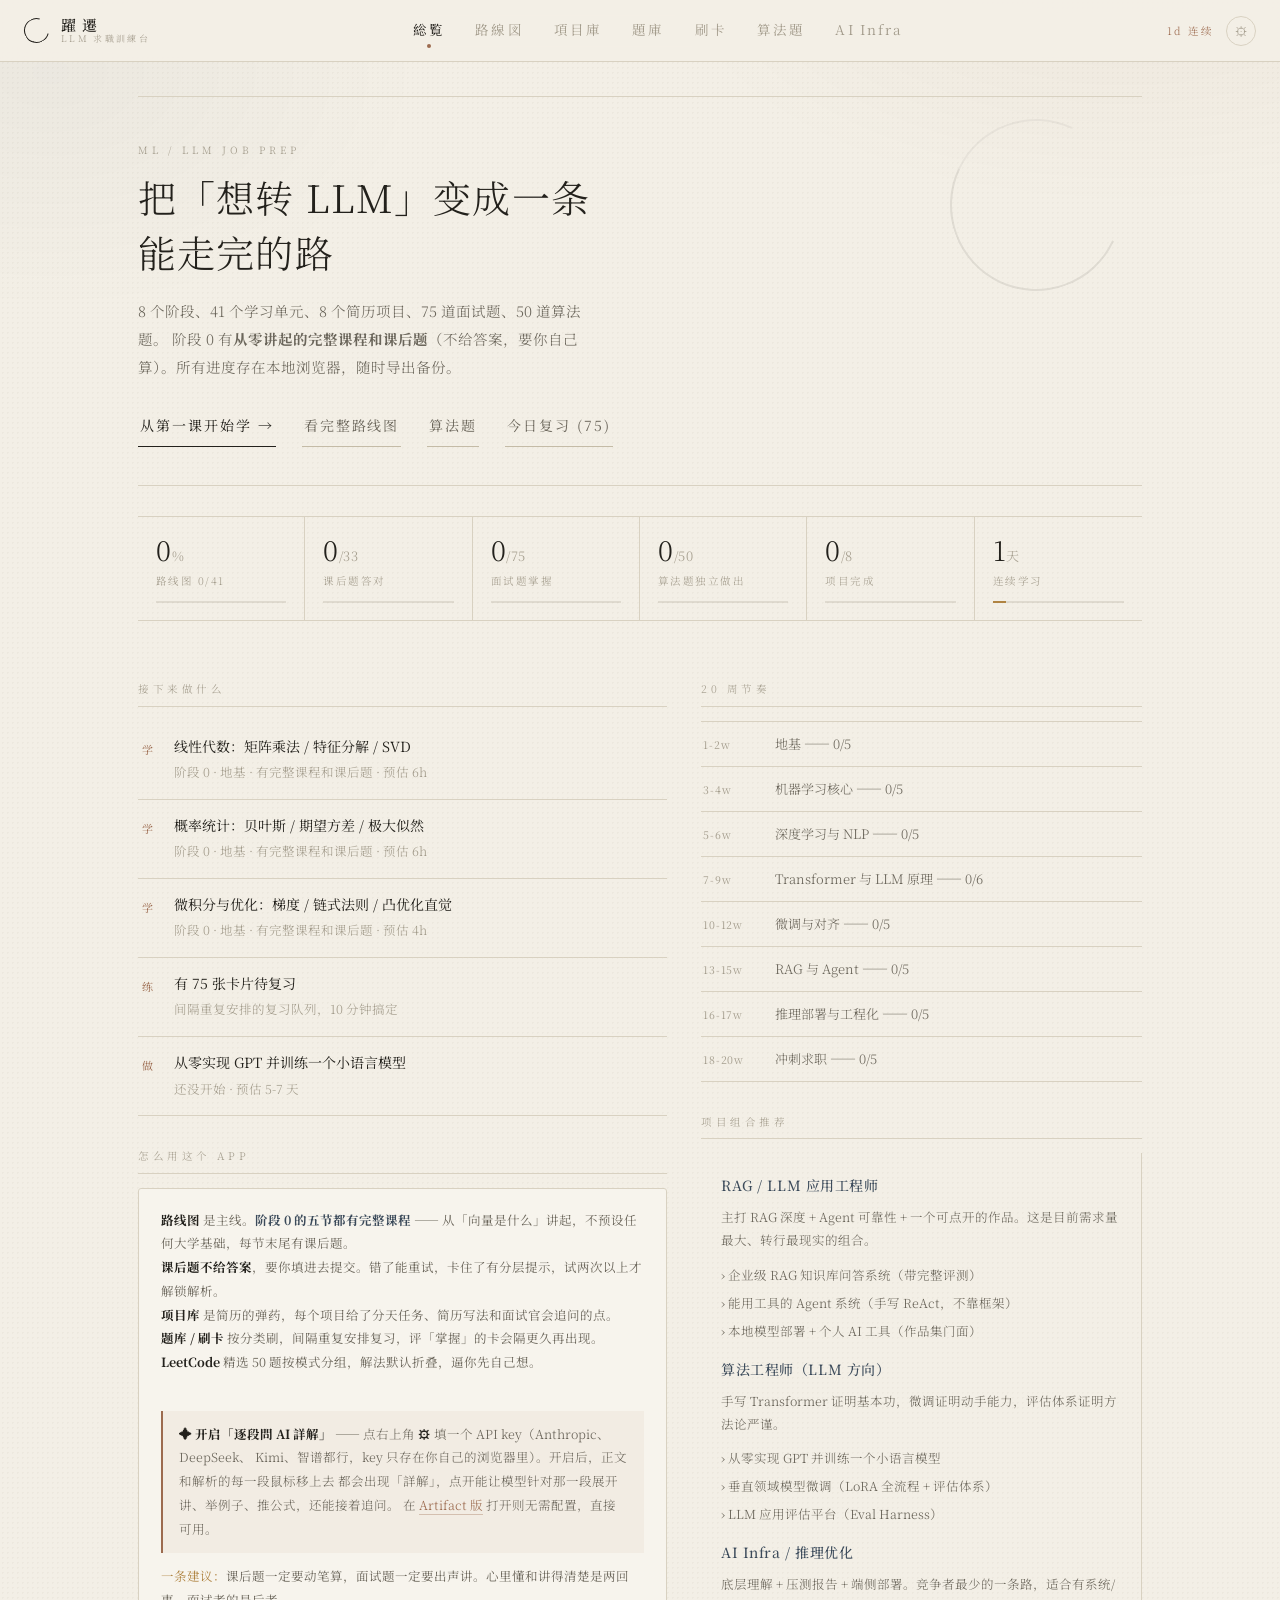
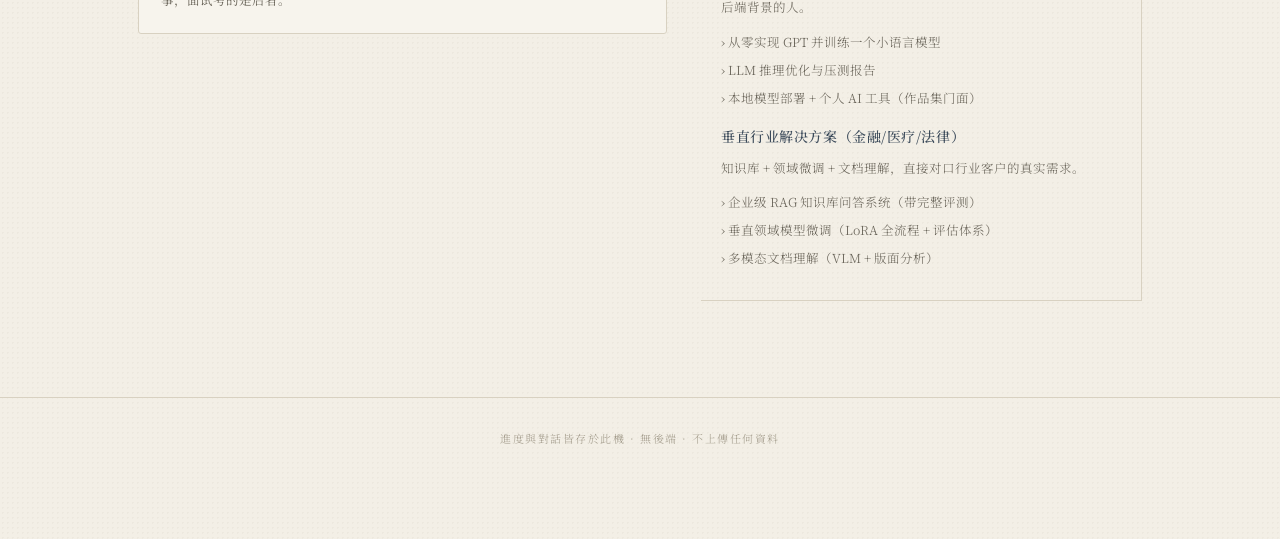
==== commit 4d5189da: "新增 AI Infra 专项模块 面向已在 LLM 团队但想转专职 AI Infra 岗的人： - 六层知识栈 26 个知识点（19 个必会）：硬件与性能直觉 / kernel 与算子 /   推理引" ====
--- a/index.html
+++ b/index.html
@@ -30,6 +30,7 @@
     <button data-view="bank">題庫</button>
     <button data-view="drill">刷卡</button>
     <button data-view="lc">算法題</button>
+    <button data-view="infra">AI Infra</button>
   </nav>
   <div class="topright">
     <span class="streak" id="streak" title="连续学习天数"></span>
@@ -56,8 +57,10 @@
 <script src="data/lessons1.js"></script>
 <script src="data/lessons2.js"></script>
 <script src="data/leetcode.js"></script>
+<script src="data/infra.js"></script>
 <script src="js/store.js"></script>
 <script src="js/views.js"></script>
+<script src="js/infra-view.js"></script>
 <script src="js/ai.js"></script>
 <script src="js/app.js"></script>
 </body>
--- a/css/app.css
+++ b/css/app.css
@@ -9,7 +9,10 @@
   --wr:#b08442;            /* 琥珀 */
   --bad:#a8503f;           /* 朱 */
   --pu:#6d6384;            /* 藤 */
-  --serif:"Noto Serif SC","Noto Serif","Songti SC","Source Han Serif SC",Georgia,serif;
+  /* 拉丁字母走 Cambria/Georgia，汉字按可用性依次落到思源宋体 / 宋体。
+     Google Fonts 在国内常被墙，所以本地字体栈必须自己站得住。 */
+  --serif:Cambria,Georgia,"Noto Serif SC","Source Han Serif SC","Source Han Serif CN",
+          "Noto Serif CJK SC","Songti SC","STSong",SimSun,serif;
   --mono:"JetBrains Mono","SF Mono",Consolas,"Cascadia Code",monospace;
   --r:3px;
 }
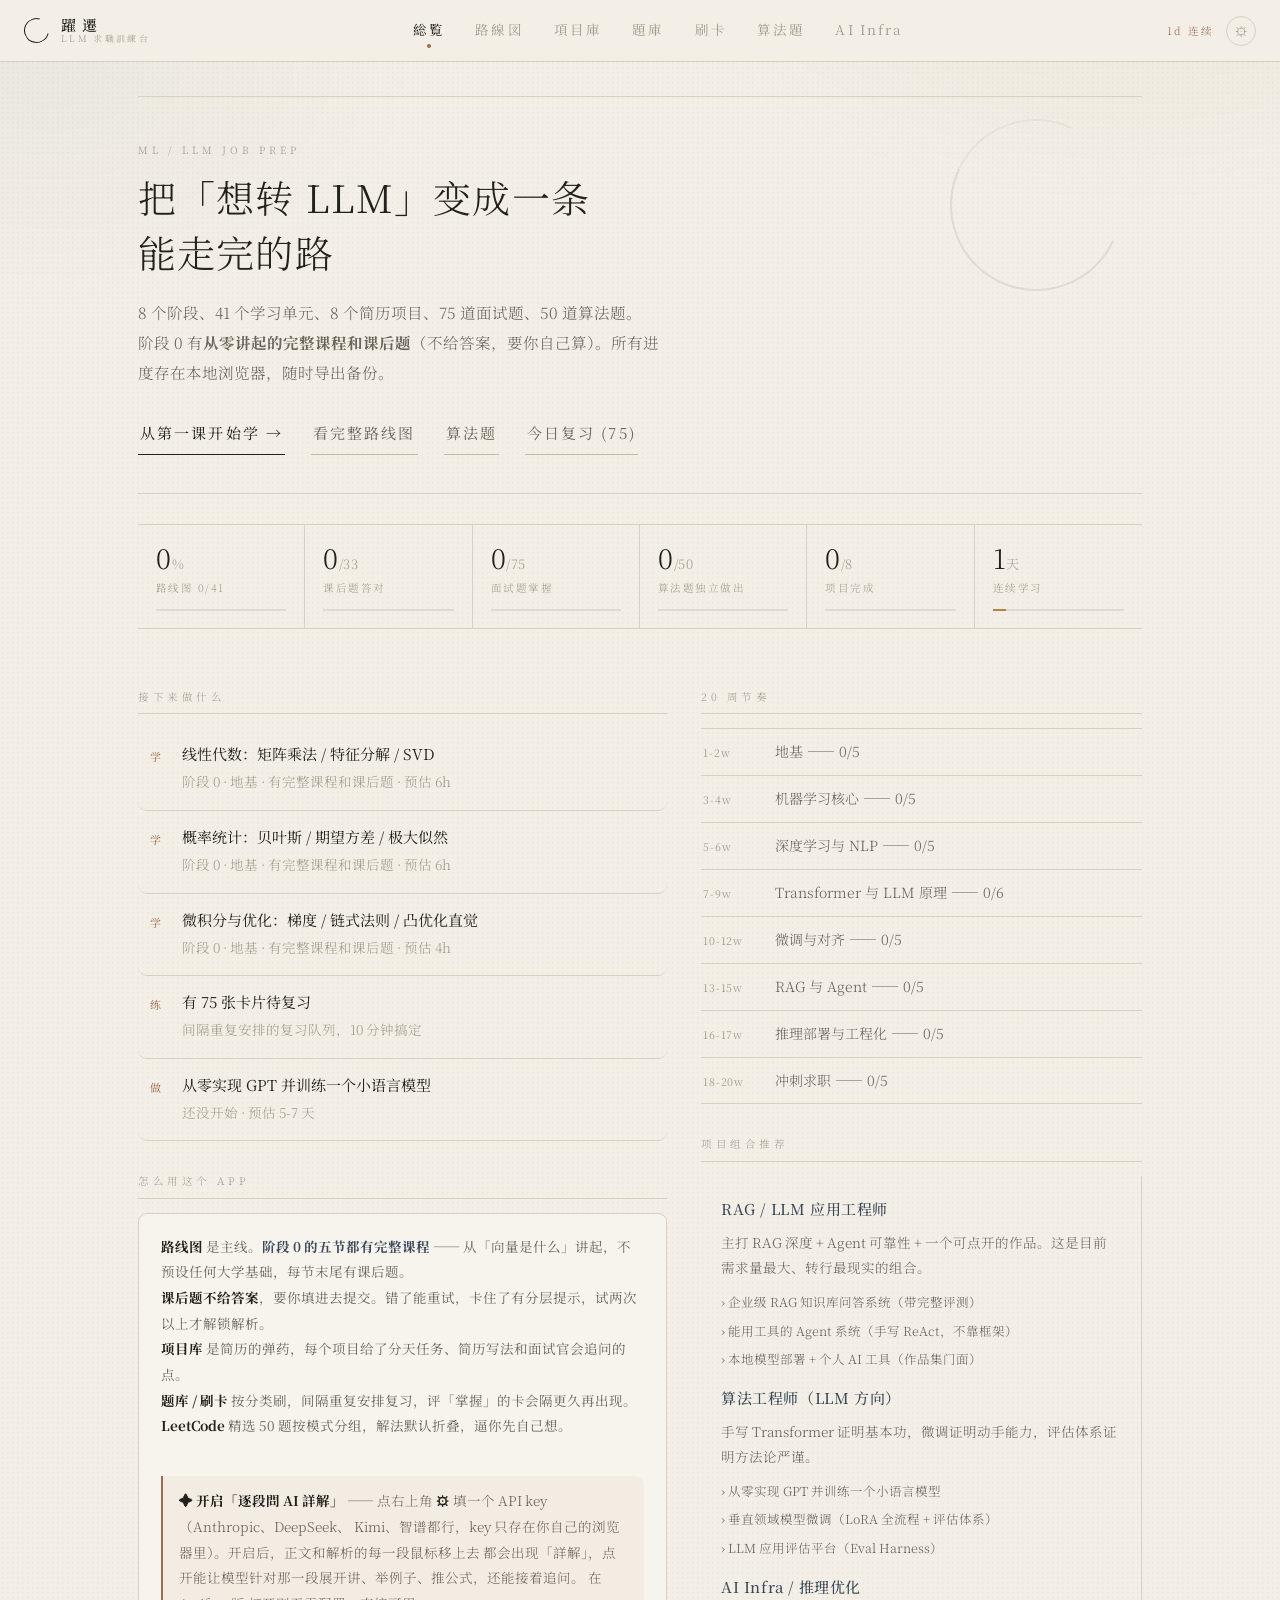
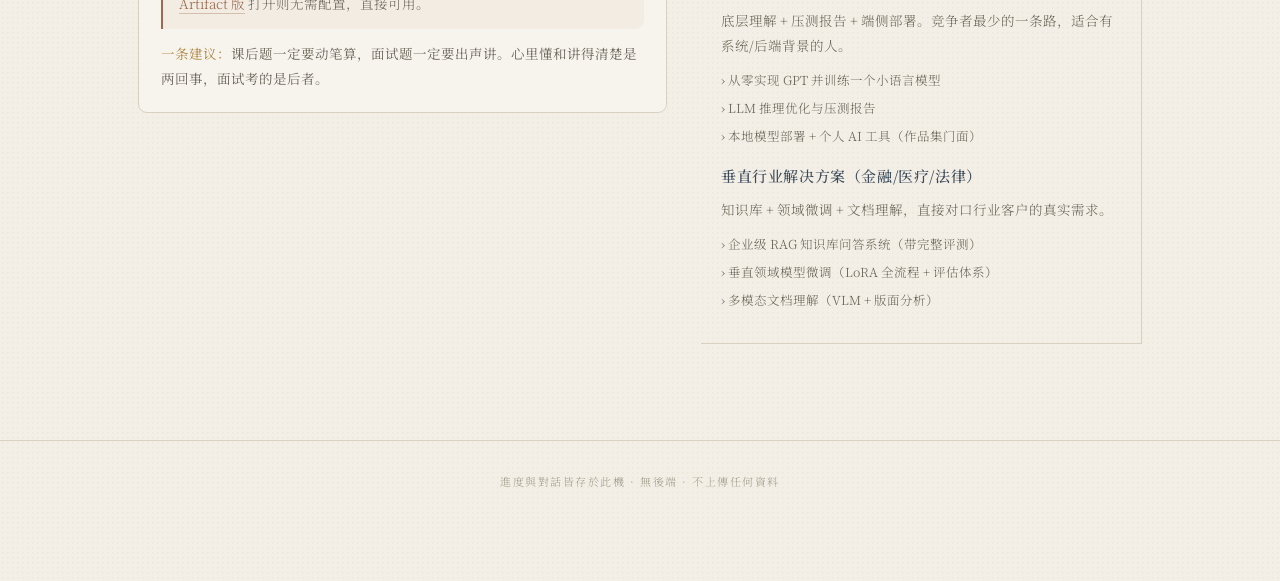
==== commit c8f40483: "新增 Inference & ML Infra 主攻线 主线路线图偏算法工程师，这一条是给 MLE Inference / ML Infra 岗位的平行主攻线。 AI Infra 页改成六个分区：  " ====
--- a/index.html
+++ b/index.html
@@ -58,6 +58,9 @@
 <script src="data/lessons2.js"></script>
 <script src="data/leetcode.js"></script>
 <script src="data/infra.js"></script>
+<script src="data/infra-qa1.js"></script>
+<script src="data/infra-qa2.js"></script>
+<script src="data/infra-labs.js"></script>
 <script src="js/store.js"></script>
 <script src="js/views.js"></script>
 <script src="js/infra-view.js"></script>
--- a/css/app.css
+++ b/css/app.css
@@ -14,14 +14,15 @@
   --serif:Cambria,Georgia,"Noto Serif SC","Source Han Serif SC","Source Han Serif CN",
           "Noto Serif CJK SC","Songti SC","STSong",SimSun,serif;
   --mono:"JetBrains Mono","SF Mono",Consolas,"Cascadia Code",monospace;
-  --r:3px;
+  --r:9px;
+  --r-lg:14px;   /* 卡片、弹窗一类大块 */
 }
 *{box-sizing:border-box;margin:0;padding:0}
 html{scroll-behavior:smooth}
 body{
   background:var(--washi); color:var(--tx);
   font-family:var(--serif); font-weight:400;
-  font-size:15px; line-height:1.85; -webkit-font-smoothing:antialiased;
+  font-size:16px; line-height:1.85; -webkit-font-smoothing:antialiased;
   min-height:100vh; padding-bottom:60px;
   background-image:radial-gradient(rgba(120,110,90,.05) 1px,transparent 1px);
   background-size:5px 5px;
@@ -36,10 +37,10 @@
 a{color:var(--ac); text-decoration:none; border-bottom:1px solid rgba(156,107,79,.35)}
 a:hover{border-bottom-color:var(--ac)}
 code{font-family:var(--mono); font-size:.85em; background:rgba(120,110,90,.09);
-  color:#5c4a3a; padding:1px 6px; border-radius:2px}
+  color:#5c4a3a; padding:1.5px 7px; border-radius:5px}
 pre{background:#efe9dc; border:1px solid var(--line); border-radius:var(--r);
   padding:15px 17px; overflow-x:auto; margin:13px 0; line-height:1.65}
-pre code{background:none; padding:0; color:#3f3a31; font-size:12.5px}
+pre code{background:none; padding:0; color:#3f3a31; font-size:13.5px}
 strong{color:#100f0c; font-weight:600}
 button{font-family:inherit; cursor:pointer; color:inherit}
 
@@ -79,16 +80,16 @@
 
 /* ───── generic ───── */
 .hd{margin-bottom:26px}
-.hd h1{font-size:26px; font-weight:400; letter-spacing:.04em; color:var(--tx); line-height:1.5}
-.hd p{color:var(--tx2); font-size:14px; margin-top:9px; max-width:70ch; font-weight:300}
+.hd h1{font-size:27px; font-weight:400; letter-spacing:.04em; color:var(--tx); line-height:1.5}
+.hd p{color:var(--tx2); font-size:15px; margin-top:9px; max-width:70ch; font-weight:300}
 .kicker{font-size:10px; letter-spacing:.38em; color:var(--tx3); text-transform:uppercase;
   font-weight:300; margin-bottom:9px}
 .card{background:var(--panel); border:1px solid var(--line); border-radius:var(--r); padding:20px 22px}
 .muted{color:var(--tx2)}
-.tiny{font-size:12.5px}
+.tiny{font-size:13.5px}
 .mono{font-family:var(--mono)}
 .callout{margin:12px 0; padding:12px 16px; background:rgba(59,74,90,.05);
-  border-left:2px solid var(--ac2); font-weight:300}
+  border-left:2px solid var(--ac2); font-weight:300; border-radius:0 var(--r) var(--r) 0}
 .callout.warm{background:rgba(156,107,79,.06); border-left-color:var(--ac)}
 .callout b{color:var(--tx)}
 
@@ -105,13 +106,13 @@
 }
 .hero h1{font-size:clamp(25px,3.7vw,38px); font-weight:300; letter-spacing:.03em;
   line-height:1.45; max-width:22ch; color:var(--tx)}
-.hero p{color:var(--tx2); margin-top:18px; max-width:56ch; font-size:14.5px;
+.hero p{color:var(--tx2); margin-top:18px; max-width:58ch; font-size:15.5px;
   font-weight:300; line-height:1.95}
 .hero .cta{display:flex; gap:26px; margin-top:26px; flex-wrap:wrap; align-items:center}
 
 .btn{
   background:none; border:0; border-bottom:1px solid var(--tx);
-  font:inherit; font-size:14px; font-weight:400; letter-spacing:.14em; color:var(--tx);
+  font:inherit; font-size:15px; font-weight:400; letter-spacing:.14em; color:var(--tx);
   padding:6px 2px 7px; cursor:pointer; position:relative; transition:color .3s;
 }
 .btn::after{content:""; position:absolute; left:0; bottom:-1px; height:1px; width:0;
@@ -120,7 +121,7 @@
 .btn:hover::after{width:100%}
 .btn.sec{color:var(--tx2); border-bottom-color:var(--line2)}
 .btn.sec:hover{color:var(--ac)}
-.btn.sm{font-size:12.5px; letter-spacing:.1em; padding:4px 2px 5px}
+.btn.sm{font-size:13.5px; letter-spacing:.1em; padding:4px 2px 5px}
 
 .stats{display:grid; grid-template-columns:repeat(4,1fr); gap:0;
   border-top:1px solid var(--line); border-bottom:1px solid var(--line); margin-bottom:28px}
@@ -138,15 +139,15 @@
   font-weight:300; margin:30px 0 14px; padding-bottom:7px; border-bottom:1px solid var(--line)}
 
 .next{display:flex; flex-direction:column}
-.nx{display:flex; gap:16px; align-items:flex-start; padding:14px 4px;
-  border-bottom:1px solid var(--line); cursor:pointer; transition:.3s}
+.nx{display:flex; gap:16px; align-items:flex-start; padding:14px 12px;
+  border-bottom:1px solid var(--line); cursor:pointer; transition:.3s; border-radius:var(--r)}
 .nx:hover{background:rgba(156,107,79,.045); padding-left:10px}
 .nx .ix{font-size:11px; color:var(--ac); padding-top:4px; min-width:16px; letter-spacing:.1em}
-.nx b{font-size:14px; color:var(--tx); font-weight:400; display:block; line-height:1.6}
-.nx span{font-size:12.5px; color:var(--tx3); font-weight:300}
+.nx b{font-size:15px; color:var(--tx); font-weight:400; display:block; line-height:1.6}
+.nx span{font-size:13.5px; color:var(--tx3); font-weight:300}
 
 .plan{border-top:1px solid var(--line)}
-.plan div{padding:10px 2px; display:flex; gap:16px; font-size:13px; align-items:baseline;
+.plan div{padding:10px 2px; display:flex; gap:16px; font-size:14px; align-items:baseline;
   border-bottom:1px solid var(--line); font-weight:300}
 .plan div b{font-size:10.5px; color:var(--tx3); min-width:56px; font-weight:400; letter-spacing:.08em}
 .plan div span{color:var(--tx2)}
@@ -157,21 +158,22 @@
 /* ───── roadmap ───── */
 .stage{margin-bottom:0; border-bottom:1px solid var(--line)}
 .stage:first-of-type{border-top:1px solid var(--line)}
-.stage-h{display:flex; align-items:center; gap:16px; padding:19px 4px; cursor:pointer;
-  transition:.3s; user-select:none}
+.stage-h{display:flex; align-items:center; gap:16px; padding:19px 12px; cursor:pointer;
+  transition:.3s; user-select:none; border-radius:var(--r)}
 .stage-h:hover{background:rgba(156,107,79,.04)}
 .stage-dot{width:7px; height:7px; border-radius:50%; flex:none}
 .stage-h .t{flex:1; min-width:0}
-.stage-h .t b{font-size:16px; color:var(--tx); font-weight:400; letter-spacing:.05em}
+.stage-h .t b{font-size:17px; color:var(--tx); font-weight:400; letter-spacing:.05em}
 .stage-h .t i{font-style:normal; font-size:11px; color:var(--tx3); margin-left:12px; font-weight:300}
-.stage-h .t p{font-size:12.5px; color:var(--tx2); margin-top:4px; font-weight:300}
+.stage-h .t p{font-size:13.5px; color:var(--tx2); margin-top:4px; font-weight:300}
 .stage-h .pct{font-size:12px; color:var(--tx3); flex:none; font-weight:300; letter-spacing:.08em}
 .stage-h .chev{color:var(--tx3); font-size:9px; transition:.35s; flex:none}
 .stage.open>.stage-h .chev{transform:rotate(90deg)}
 .stage-b{display:none; padding:2px 0 14px}
 .stage.open .stage-b{display:block}
 .stage-note{padding:11px 16px; font-size:12.5px; color:var(--wr); font-weight:300;
-  background:rgba(176,132,66,.06); border-left:2px solid var(--wr); margin:4px 0 12px}
+  background:rgba(176,132,66,.06); border-left:2px solid var(--wr); margin:4px 0 12px;
+  border-radius:0 var(--r) var(--r) 0}
 
 .node{padding:13px 4px 13px 2px; border-top:1px solid rgba(216,209,193,.6)}
 .node-h{display:flex; gap:14px; align-items:flex-start}
@@ -181,12 +183,12 @@
 .chk:hover{border-color:var(--ac)}
 .chk.on{background:var(--ok); border-color:var(--ok); color:var(--washi)}
 .node-t{flex:1; min-width:0; cursor:pointer}
-.node-t b{font-size:14px; color:var(--tx); font-weight:400}
+.node-t b{font-size:15px; color:var(--tx); font-weight:400}
 .node.done .node-t b{color:var(--tx3)}
 .node-t .est{font-size:10.5px; color:var(--tx3); margin-left:11px; font-weight:300}
 .key-tag{font-size:10px; color:var(--ac); padding:0 7px; margin-left:9px;
   letter-spacing:.14em; border-left:1px solid var(--line2); font-weight:300}
-.node-d{display:none; margin:11px 0 4px 29px; font-size:13.5px; color:var(--tx2);
+.node-d{display:none; margin:11px 0 4px 29px; font-size:14.5px; color:var(--tx2);
   border-left:1px solid var(--line); padding-left:18px; font-weight:300}
 .node.open .node-d{display:block}
 .node-d p{margin-bottom:9px}
@@ -202,8 +204,8 @@
 .pcard:hover{background:rgba(156,107,79,.045)}
 .pcard .tier{font-size:10px; letter-spacing:.28em; color:var(--c); text-transform:uppercase;
   font-weight:300}
-.pcard h3{font-size:16px; color:var(--tx); margin:8px 0 9px; font-weight:400; line-height:1.55}
-.pcard p{font-size:12.8px; color:var(--tx2); line-height:1.85; font-weight:300}
+.pcard h3{font-size:17px; color:var(--tx); margin:8px 0 9px; font-weight:400; line-height:1.55}
+.pcard p{font-size:13.8px; color:var(--tx2); line-height:1.85; font-weight:300}
 .pmeta{display:flex; gap:14px; margin-top:15px; font-size:11px; color:var(--tx3);
   align-items:center; flex-wrap:wrap; font-weight:300}
 .stars{color:var(--ac); letter-spacing:.18em}
@@ -215,8 +217,8 @@
 .combo{display:grid; grid-template-columns:repeat(auto-fill,minmax(250px,1fr)); gap:0;
   border-top:1px solid var(--line)}
 .cbox{border-bottom:1px solid var(--line); border-right:1px solid var(--line); padding:18px 20px}
-.cbox b{color:var(--ac2); font-size:14px; font-weight:500; letter-spacing:.04em}
-.cbox p{font-size:12.5px; color:var(--tx2); margin-top:7px; font-weight:300}
+.cbox b{color:var(--ac2); font-size:15px; font-weight:500; letter-spacing:.04em}
+.cbox p{font-size:13.5px; color:var(--tx2); margin-top:7px; font-weight:300}
 .cbox .ids{margin-top:11px; display:flex; flex-direction:column; gap:5px}
 .cbox .ids span{font-size:12.5px; color:var(--tx2); cursor:pointer; font-weight:300; transition:.25s}
 .cbox .ids span:hover{color:var(--ac)}
@@ -229,7 +231,7 @@
 .search:focus{border-bottom-color:var(--ac)}
 ::placeholder{color:var(--tx3); opacity:.85}
 .fbtn{background:none; border:1px solid var(--line); color:var(--tx2); font:inherit;
-  font-size:12px; padding:4px 13px; border-radius:14px; cursor:pointer; transition:.3s;
+  font-size:12.5px; padding:4px 13px; border-radius:14px; cursor:pointer; transition:.3s;
   white-space:nowrap; font-weight:300; letter-spacing:.05em}
 .fbtn:hover{color:var(--ac); border-color:var(--ac)}
 .fbtn.on{color:var(--washi); background:var(--ac2); border-color:var(--ac2)}
@@ -241,25 +243,26 @@
 .catc:hover{background:rgba(156,107,79,.05)}
 .catc.on{background:rgba(59,74,90,.07)}
 .catc .ic{font-size:14px; color:var(--ac); font-family:var(--mono)}
-.catc b{display:block; font-size:13px; color:var(--tx); margin-top:4px; font-weight:400}
+.catc b{display:block; font-size:14px; color:var(--tx); margin-top:4px; font-weight:400}
 .catc .m{font-size:10.5px; color:var(--tx3); margin-top:5px; font-weight:300; letter-spacing:.06em}
 
 .q{border-bottom:1px solid var(--line); transition:.3s}
 .q:first-of-type{border-top:1px solid var(--line)}
 .q.open{background:rgba(247,244,237,.7)}
-.q-h{display:flex; gap:14px; align-items:flex-start; padding:15px 4px; cursor:pointer}
+.q-h{display:flex; gap:14px; align-items:flex-start; padding:15px 12px; cursor:pointer;
+  border-radius:var(--r)}
 .q-h:hover{background:rgba(156,107,79,.035)}
 .mstate{width:6px; height:6px; border-radius:50%; flex:none; margin-top:11px;
   border:1px solid var(--line2); background:none}
 .mstate.s1{background:var(--wr); border-color:var(--wr)}
 .mstate.s2{background:var(--ok); border-color:var(--ok)}
-.q-h .qt{flex:1; min-width:0; font-size:14.5px; color:var(--tx); line-height:1.7; font-weight:400}
+.q-h .qt{flex:1; min-width:0; font-size:15.5px; color:var(--tx); line-height:1.7; font-weight:400}
 .lv{font-size:10px; padding:1px 9px; border:1px solid; border-radius:11px; flex:none;
   margin-top:4px; font-weight:300; letter-spacing:.1em}
 .lv1{color:var(--ok); border-color:rgba(107,125,92,.45)}
 .lv2{color:var(--wr); border-color:rgba(176,132,66,.45)}
 .lv3{color:var(--bad); border-color:rgba(168,80,63,.45)}
-.q-b{display:none; padding:2px 4px 20px 34px; font-size:14px; color:var(--tx2);
+.q-b{display:none; padding:2px 4px 20px 34px; font-size:15px; color:var(--tx2);
   line-height:1.95; font-weight:300}
 .q.open .q-b{display:block}
 .q-b p{margin-bottom:11px}
@@ -281,17 +284,17 @@
 .dstat{display:flex; gap:26px; justify-content:center; font-size:11px;
   color:var(--tx3); margin-bottom:26px; font-weight:300; letter-spacing:.16em}
 .dstat b{color:var(--ac); font-weight:400}
-.dcard{background:var(--panel); border:1px solid var(--line); padding:44px 42px;
+.dcard{background:var(--panel); border:1px solid var(--line); border-radius:var(--r-lg); padding:44px 42px;
   min-height:290px; display:flex; flex-direction:column; position:relative}
 .dcard::before{content:""; position:absolute; left:20px; top:20px; width:46px; height:46px;
   border:1.4px solid var(--ac); border-radius:50%; border-right-color:transparent;
   transform:rotate(-25deg); opacity:.16}
 .dcat{font-size:10px; letter-spacing:.3em; color:var(--tx3); margin-bottom:20px;
   font-weight:300; text-align:right}
-.dq{font-size:19px; color:var(--tx); line-height:1.8; font-weight:400; letter-spacing:.02em}
+.dq{font-size:20px; color:var(--tx); line-height:1.8; font-weight:400; letter-spacing:.02em}
 .dhint{margin-top:auto; padding-top:26px; color:var(--tx3); font-size:12.5px; text-align:center;
   font-weight:300}
-.da{margin-top:26px; padding-top:22px; border-top:1px solid var(--line); font-size:14px;
+.da{margin-top:26px; padding-top:22px; border-top:1px solid var(--line); font-size:15px;
   line-height:1.95; font-weight:300}
 .dctl{display:flex; gap:26px; justify-content:center; margin-top:26px; flex-wrap:wrap}
 .dctl button{padding:6px 4px 8px; font:inherit; font-size:14px; cursor:pointer;
@@ -307,13 +310,13 @@
 .modal-wrap{position:fixed; inset:0; z-index:90; background:rgba(35,33,28,.42);
   backdrop-filter:blur(3px); display:grid; place-items:center; padding:24px; overflow-y:auto}
 .modal-wrap[hidden]{display:none}
-.modal{background:var(--washi); border:1px solid var(--line2); max-width:760px;
+.modal{background:var(--washi); border:1px solid var(--line2); border-radius:var(--r-lg); max-width:760px;
   width:100%; padding:38px 42px; position:relative; max-height:88vh; overflow-y:auto;
   box-shadow:0 20px 60px rgba(35,33,28,.18)}
 .modal-x{position:absolute; right:18px; top:16px; background:none; border:0; color:var(--tx3);
   font-size:15px; cursor:pointer; padding:6px}
 .modal-x:hover{color:var(--ac)}
-.modal h2{font-size:21px; color:var(--tx); line-height:1.55; padding-right:30px; font-weight:400;
+.modal h2{font-size:22px; color:var(--tx); line-height:1.55; padding-right:30px; font-weight:400;
   letter-spacing:.03em}
 .modal h4{font-size:10.5px; letter-spacing:.3em; color:var(--tx3); text-transform:uppercase;
   margin:26px 0 12px; font-weight:300; padding-bottom:6px; border-bottom:1px solid var(--line)}
@@ -323,23 +326,25 @@
 .step .sc{margin-top:4px}
 .step b{font-size:11.5px; color:var(--ac); display:block; margin-bottom:4px; font-weight:400;
   letter-spacing:.08em}
-.step p{font-size:13px; color:var(--tx2); line-height:1.8; font-weight:300}
+.step p{font-size:14px; color:var(--tx2); line-height:1.8; font-weight:300}
 .step.done b{color:var(--tx3)}
 .step.done p{color:var(--tx3)}
 .rbox{background:rgba(107,125,92,.07); border-left:2px solid var(--ok);
-  padding:15px 18px; font-size:13.5px; color:var(--tx); line-height:1.9; font-weight:300}
-.asks li{font-size:13.5px; color:var(--tx2); margin-bottom:7px; margin-left:18px; font-weight:300}
+  padding:15px 18px; font-size:14.5px; color:var(--tx); line-height:1.9; font-weight:300;
+  border-radius:0 var(--r) var(--r) 0}
+.asks li{font-size:14.5px; color:var(--tx2); margin-bottom:7px; margin-left:18px; font-weight:300}
 .pitfall{background:rgba(168,80,63,.06); border-left:2px solid var(--bad);
-  padding:15px 18px; font-size:13.5px; color:var(--tx2); margin-top:16px; font-weight:300}
+  padding:15px 18px; font-size:14.5px; color:var(--tx2); margin-top:16px; font-weight:300;
+  border-radius:0 var(--r) var(--r) 0}
 
 /* ───── markdown 扩展 ───── */
-.lh3{font-size:15px; color:var(--tx); margin:18px 0 9px; font-weight:500; letter-spacing:.03em}
+.lh3{font-size:16px; color:var(--tx); margin:18px 0 9px; font-weight:500; letter-spacing:.03em}
 blockquote{border-left:2px solid var(--ac); background:rgba(156,107,79,.055);
-  padding:13px 18px; margin:15px 0}
+  padding:13px 18px; margin:15px 0; border-radius:0 var(--r) var(--r) 0}
 blockquote p:last-child{margin-bottom:0}
-.formula{font-family:var(--mono); font-size:14px; color:#4a4034; text-align:center;
-  background:rgba(120,110,90,.06); border-top:1px solid var(--line);
-  border-bottom:1px solid var(--line); padding:16px 18px; margin:16px 0; overflow-x:auto}
+.formula{font-family:var(--mono); font-size:15px; color:#4a4034; text-align:center;
+  background:rgba(120,110,90,.06); border:1px solid var(--line); border-radius:var(--r);
+  padding:16px 18px; margin:16px 0; overflow-x:auto}
 
 /* ───── 课程 ───── */
 .lesson{max-width:740px; margin:0 auto}
@@ -347,30 +352,30 @@
 .lbar .fbtn{cursor:pointer}
 .lhead{margin-bottom:30px; padding-bottom:24px; border-bottom:1px solid var(--line);
   position:relative}
-.lhead h1{font-size:27px; color:var(--tx); line-height:1.5; font-weight:300; letter-spacing:.03em}
-.lhead p{color:var(--tx2); font-size:14px; margin-top:12px; font-weight:300; line-height:1.9;
+.lhead h1{font-size:29px; color:var(--tx); line-height:1.5; font-weight:300; letter-spacing:.03em}
+.lhead p{color:var(--tx2); font-size:15px; margin-top:12px; font-weight:300; line-height:1.9;
   max-width:52ch}
 
 .ltoc{border-left:1px solid var(--line); padding:4px 0 4px 22px; margin-bottom:34px;
   display:flex; flex-direction:column; gap:7px}
 .ltoc b{font-size:10px; letter-spacing:.32em; color:var(--tx3); text-transform:uppercase;
   margin-bottom:6px; font-weight:300}
-.ltoc a{font-size:13.5px; color:var(--tx2); border:0; font-weight:300; transition:.25s}
+.ltoc a{font-size:14.5px; color:var(--tx2); border:0; font-weight:300; transition:.25s}
 .ltoc a:hover{color:var(--ac)}
 .ltoc a.qlink{color:var(--ac); margin-top:8px; padding-top:10px; border-top:1px solid var(--line)}
 
 .lsec{margin-bottom:40px; scroll-margin-top:78px}
-.lsec h2{font-size:19px; color:var(--tx); margin-bottom:18px; font-weight:400; line-height:1.6;
+.lsec h2{font-size:20.5px; color:var(--tx); margin-bottom:18px; font-weight:400; line-height:1.6;
   letter-spacing:.04em; padding-bottom:10px; border-bottom:1px solid var(--line)}
-.lsec p{margin-bottom:13px; font-size:15px; line-height:2.0; font-weight:300; color:#33302a}
+.lsec p{margin-bottom:13px; font-size:16.5px; line-height:2.0; font-weight:300; color:#33302a}
 .lsec ul,.lsec ol{margin:0 0 13px 20px}
-.lsec li{margin-bottom:7px; font-size:15px; line-height:1.95; font-weight:300; color:#33302a}
+.lsec li{margin-bottom:7px; font-size:16.5px; line-height:1.95; font-weight:300; color:#33302a}
 .lsec table{border-collapse:collapse; margin:16px 0; font-size:13.5px; width:100%}
-.lsec th,.lsec td{border:1px solid var(--line); padding:8px 13px; text-align:left}
+.lsec th,.lsec td{border:1px solid var(--line); padding:8px 13px; text-align:left; font-size:14.5px}
 .lsec th{background:rgba(120,110,90,.07); color:var(--ac2); font-weight:500}
 
 .quiz-head{margin-bottom:22px}
-.quiz-head p{font-size:13.5px; color:var(--tx2); margin-top:8px; font-weight:300}
+.quiz-head p{font-size:14.5px; color:var(--tx2); margin-top:8px; font-weight:300}
 
 .qz{border-top:1px solid var(--line); padding:22px 2px 20px; transition:.3s}
 .qz:last-child{border-bottom:1px solid var(--line)}
@@ -382,20 +387,20 @@
   flex:none; margin-top:4px; font-weight:400}
 .qz.ok .qz-no{background:var(--ok)}
 .qz-q>div,.qz-q>p{flex:1; min-width:0}
-.qz-q p{margin:0; font-size:15px; color:var(--tx); line-height:1.8; font-weight:400}
+.qz-q p{margin:0; font-size:16px; color:var(--tx); line-height:1.8; font-weight:400}
 .qz-q pre{margin:9px 0}
 
 .qinput{background:none; border:0; border-bottom:1px solid var(--line2);
-  padding:7px 2px; color:var(--tx); font:inherit; font-family:var(--mono); font-size:15px;
+  padding:7px 2px; color:var(--tx); font:inherit; font-family:var(--mono); font-size:16px;
   width:220px; outline:none; transition:border-color .4s}
 .qinput:focus{border-bottom-color:var(--ac)}
-.qta{background:rgba(255,255,255,.4); border:1px solid var(--line); padding:13px 15px;
-  color:var(--tx); font:inherit; font-size:14px; width:100%; min-height:92px; outline:none;
+.qta{background:rgba(255,255,255,.4); border:1px solid var(--line); border-radius:var(--r); padding:13px 15px;
+  color:var(--tx); font:inherit; font-size:15px; width:100%; min-height:92px; outline:none;
   resize:vertical; line-height:1.9; font-weight:300; transition:border-color .4s}
 .qta:focus{border-color:var(--ac)}
 .choices{display:flex; flex-direction:column; gap:0; border-top:1px solid var(--line)}
-.ch{display:flex; gap:11px; align-items:flex-start; padding:11px 4px;
-  border-bottom:1px solid var(--line); cursor:pointer; font-size:14px;
+.ch{display:flex; gap:11px; align-items:flex-start; padding:11px 12px;
+  border-bottom:1px solid var(--line); cursor:pointer; font-size:15px; border-radius:var(--r);
   color:var(--tx2); transition:.25s; line-height:1.75; font-weight:300}
 .ch:hover{background:rgba(156,107,79,.045); color:var(--tx)}
 .ch.sel{color:var(--tx); background:rgba(59,74,90,.06)}
@@ -408,14 +413,16 @@
 .qz-msg.ok{color:var(--ok)}
 .qz-msg.bad{color:var(--bad)}
 .qz-hint{margin-top:16px; padding:13px 17px; background:rgba(176,132,66,.07);
-  border-left:2px solid var(--wr); font-size:13.5px; line-height:1.9; font-weight:300}
+  border-left:2px solid var(--wr); font-size:14.5px; line-height:1.9; font-weight:300;
+  border-radius:0 var(--r) var(--r) 0}
 .qz-hint b,.qz-why b{display:block; font-size:10px; letter-spacing:.24em;
   text-transform:uppercase; margin-bottom:7px; font-weight:400}
 .qz-hint b{color:var(--wr)}
 .qz-why b{color:var(--ok)}
 .qz-hint p:last-child,.qz-why p:last-child{margin-bottom:0}
 .qz-why{margin-top:16px; padding:16px 18px; background:rgba(107,125,92,.06);
-  border-left:2px solid var(--ok); font-size:13.5px; line-height:1.95; font-weight:300}
+  border-left:2px solid var(--ok); font-size:14.5px; line-height:1.95; font-weight:300;
+  border-radius:0 var(--r) var(--r) 0}
 
 .lfoot{margin-top:40px; padding-top:26px; border-top:1px solid var(--line)}
 .lfoot-ok{color:var(--ok); font-size:14px; margin-bottom:18px; display:flex;
@@ -424,45 +431,48 @@
 
 /* ───── LeetCode ───── */
 .revbox{background:rgba(109,99,132,.07); border-left:2px solid var(--pu);
-  padding:15px 18px; margin-bottom:20px}
+  padding:15px 18px; margin-bottom:20px; border-radius:0 var(--r) var(--r) 0}
 .revbox b{font-size:13px; color:var(--pu); display:block; margin-bottom:10px; font-weight:400}
 .revbox div{display:flex; gap:7px; flex-wrap:wrap}
 .revbox .chip{cursor:pointer; transition:.25s}
 .revbox .chip:hover{border-color:var(--pu); color:var(--pu)}
-.lc-intro{margin-bottom:26px; font-size:14px; line-height:1.95; font-weight:300;
+.lc-intro{margin-bottom:26px; font-size:15px; line-height:1.95; font-weight:300;
   border:0; border-top:1px solid var(--line); border-bottom:1px solid var(--line);
   background:none; padding:22px 0}
 .lc-intro p{margin-bottom:11px}
 .lc-intro ul{margin:0 0 11px 20px}
-.lc-pattern{padding:6px 2px 18px; font-size:13.5px; color:var(--tx2); line-height:1.95;
+.lc-pattern{padding:6px 2px 18px; font-size:14.5px; color:var(--tx2); line-height:1.95;
   border-bottom:1px solid var(--line); margin-bottom:4px; font-weight:300}
 .lc-pattern p{margin-bottom:10px}
 .lc-pattern ul{margin:0 0 10px 20px}
 
 .lcp{border-top:1px solid rgba(216,209,193,.6)}
-.lcp-h{display:flex; gap:13px; align-items:center; padding:12px 4px; cursor:pointer; transition:.3s}
+.lcp-h{display:flex; gap:13px; align-items:center; padding:12px 12px; cursor:pointer;
+  transition:.3s; border-radius:var(--r)}
 .lcp-h:hover{background:rgba(156,107,79,.04)}
 .lcdot{width:6px; height:6px; border-radius:50%; border:1px solid var(--line2); flex:none}
 .lcp.s1 .lcdot{background:var(--wr); border-color:var(--wr)}
 .lcp.s2 .lcdot{background:var(--ok); border-color:var(--ok)}
 .lcp.s3 .lcdot{background:var(--bad); border-color:var(--bad)}
 .lcp-t{flex:1; min-width:0}
-.lcp-t b{font-size:14px; color:var(--tx); font-weight:400}
+.lcp-t b{font-size:15px; color:var(--tx); font-weight:400}
 .lcp.s2 .lcp-t b{color:var(--tx3)}
 .lcp-b{display:none; padding:4px 4px 20px 32px}
 .lcp.open .lcp-b{display:block}
 .lcp.open .chev{transform:rotate(90deg)}
 .lcp .chev{color:var(--tx3); font-size:9px; transition:.35s; flex:none}
-.lcwhy{font-size:13.5px; color:var(--tx2); line-height:1.9; margin-bottom:12px; font-weight:300}
+.lcwhy{font-size:14.5px; color:var(--tx2); line-height:1.9; margin-bottom:12px; font-weight:300}
 .lcwhy b{display:block; font-size:10px; letter-spacing:.2em; color:var(--ac);
   text-transform:uppercase; margin-bottom:5px; font-weight:400}
 .hintbox{display:flex; flex-direction:column; gap:9px; align-items:flex-start; margin:14px 0}
 .hint-on{background:rgba(176,132,66,.07); border-left:2px solid var(--wr); padding:11px 16px;
-  font-size:13.5px; color:var(--tx2); line-height:1.9; width:100%; font-weight:300}
+  font-size:14.5px; color:var(--tx2); line-height:1.9; width:100%; font-weight:300;
+  border-radius:0 var(--r) var(--r) 0}
 .hint-on b{display:block; font-size:10px; letter-spacing:.2em; color:var(--wr);
   margin-bottom:5px; font-weight:400}
 .keybox{background:rgba(107,125,92,.06); border-left:2px solid var(--ok);
-  padding:15px 18px; font-size:13.5px; line-height:1.95; margin:14px 0; font-weight:300}
+  padding:15px 18px; font-size:14.5px; line-height:1.95; margin:14px 0; font-weight:300;
+  border-radius:0 var(--r) var(--r) 0}
 .keybox>b{display:block; font-size:10px; letter-spacing:.2em; color:var(--ok);
   text-transform:uppercase; margin-bottom:7px; font-weight:400}
 .keybox p:last-of-type{margin-bottom:0}
@@ -490,34 +500,174 @@
   .aibtn::before{content:"✦"; font-size:9px; line-height:1}
 }
 
-.aipanel{margin:14px 0 18px; border:1px solid var(--line2); background:rgba(255,255,255,.42)}
-.ai-head{display:flex; align-items:center; gap:10px; padding:10px 15px;
-  border-bottom:1px solid var(--line); background:rgba(120,110,90,.05)}
-.ai-tag{font-size:10px; letter-spacing:.3em; color:var(--ac); font-weight:400}
-.ai-x{margin-left:auto; background:none; border:0; color:var(--tx3); cursor:pointer;
-  font:inherit; font-size:11.5px; padding:2px 6px; font-weight:300}
-.ai-x+.ai-x{margin-left:0}
-.ai-x:hover{color:var(--ac)}
-.ai-body{padding:6px 16px}
-.ai-body:empty{display:none}
-.ai-u{font-size:13px; color:var(--ac2); margin:13px 0 8px; padding-left:12px;
-  border-left:2px solid rgba(59,74,90,.3); font-weight:300}
+/* 右侧批注栏 —— 每个问题一张卡，对齐它所属的段落 */
+body{position:relative}
+:root{
+  --rail-w:clamp(480px, 38vw, 760px);   /* 批注栏默认宽度，可拖动覆盖 */
+  --rail-gap:46px;                      /* 离右边缘留白，不贴边 */
+}
+.airail{
+  position:absolute; top:0; right:var(--rail-gap); width:var(--rail-w);
+  z-index:auto; pointer-events:none;
+}
+.airail .aicard{pointer-events:auto}
+/* 够宽才留出批注栏的位置，否则卡片改成贴底抽屉 */
+@media(min-width:1280px){
+  body.ai-rail-on{padding-right:calc(var(--rail-w) + var(--rail-gap) + 28px)}
+  body.ai-rail-on .topbar{padding-right:24px}
+}
+
+.aicard{
+  position:absolute; right:0; width:100%; z-index:30;
+  background:var(--washi); border:1px solid var(--line); border-radius:var(--r-lg);
+  box-shadow:0 2px 16px rgba(35,33,28,.055);
+  transition:top .28s cubic-bezier(.4,0,.2,1), border-color .25s, box-shadow .25s;
+}
+.aicard.active{border-color:var(--ac); box-shadow:0 6px 24px rgba(156,107,79,.14)}
+.aicard.floating:hover{box-shadow:0 18px 50px rgba(35,33,28,.22)}
+
+.ailines{position:absolute; top:0; left:0; z-index:20; pointer-events:none; overflow:visible}
+.ailine{fill:none; stroke:var(--line2); stroke-width:1; opacity:.75; transition:stroke .2s, opacity .2s, stroke-width .2s}
+.aidot{fill:var(--washi); stroke:var(--line2); stroke-width:1.4; transition:stroke .2s, fill .2s}
+.ainum{font-family:var(--serif); font-size:10px; fill:var(--tx3); transition:fill .2s}
+.ailine.hot{stroke:var(--ac); stroke-width:1.6; opacity:1}
+.aidot.hot{stroke:var(--ac); fill:var(--ac)}
+.ainum.hot{fill:var(--ac)}
+
+.aic-n{
+  flex:none; width:18px; height:18px; border-radius:50%; margin-top:1px;
+  border:1px solid var(--line2); color:var(--tx3);
+  font-size:10px; line-height:16px; text-align:center; transition:.2s;
+}
+.aicard.active .aic-n{border-color:var(--ac); color:var(--ac)}
+.aicard:hover .aic-n{border-color:var(--ac); color:var(--ac)}
+
+.aic-head{
+  display:flex; align-items:flex-start; gap:9px; padding:11px 15px 10px;
+  border-bottom:1px solid var(--line); cursor:grab; background:rgba(120,110,90,.05);
+  border-radius:var(--r-lg) var(--r-lg) 0 0; user-select:none;
+}
+.aic-head:active{cursor:grabbing}
+
+/* 拖出来的浮窗：停在文档坐标上，跟着页面一起滚 */
+.aispacer{flex:none; pointer-events:none}
+.aifloat{position:absolute; top:0; left:0; width:0; height:0; z-index:auto}
+.aicard.floating{
+  position:absolute; right:auto; z-index:31;
+  box-shadow:0 16px 44px rgba(35,33,28,.16); border-color:var(--line2);
+}
+.aicard.floating .aic-head{background:rgba(156,107,79,.10)}
+.aicard.nodrag-anim{transition:none !important}
+body.ai-dragging-card{user-select:none; cursor:grabbing}
+body.ai-dragging-corner{user-select:none; cursor:nwse-resize}
+
+.aic-corner{
+  position:absolute; right:0; bottom:0; width:16px; height:16px;
+  cursor:nwse-resize; opacity:.5; transition:opacity .2s;
+}
+.aic-corner::after{
+  content:""; position:absolute; right:3px; bottom:3px; width:8px; height:8px;
+  border-right:1.5px solid var(--tx3); border-bottom:1.5px solid var(--tx3);
+}
+.aicard:hover .aic-corner{opacity:1}
+.aic-corner:hover::after{border-color:var(--ac)}
+.aic-head:hover .aic-q{color:var(--tx)}
+.aic-q{
+  flex:1; min-width:0; font-size:12.5px; line-height:1.6; color:var(--tx3); font-weight:300;
+  display:-webkit-box; -webkit-line-clamp:2; -webkit-box-orient:vertical; overflow:hidden;
+  transition:color .25s;
+}
+.aic-q::before{content:"「"; color:var(--line2)}
+.aic-q::after{content:"」"; color:var(--line2)}
+.ai-x{background:none; border:0; color:var(--tx3); cursor:pointer; font:inherit;
+  font-size:11px; padding:1px 4px; flex:none; transition:color .25s}
+.ai-x:hover{color:var(--bad)}
+
+.aic-body{padding:14px 17px 0; max-height:60vh; overflow-y:auto}
+.aicard:not(.exp) .aic-body{cursor:pointer; max-height:none; overflow:visible; padding-bottom:2px}
+.aicard:not(.exp) .aic-body:hover{background:rgba(156,107,79,.04)}
+.ai-a.clamp{display:-webkit-box; -webkit-line-clamp:4; -webkit-box-orient:vertical;
+  overflow:hidden; margin-bottom:6px}
+.ai-a.clamp *{display:inline}
+.ai-a.clamp pre,.ai-a.clamp ul,.ai-a.clamp ol,.ai-a.clamp blockquote{display:none}
+/* 栏宽拖柄 */
+.airailgrip{
+  position:fixed; top:62px; bottom:0; z-index:100; width:11px; cursor:col-resize;
+  right:calc(var(--rail-w) + var(--rail-gap) - 5px);
+  display:flex; align-items:center; justify-content:center;
+}
+.airailgrip::before{
+  content:""; width:1px; height:100%; background:var(--line);
+  opacity:0; transition:opacity .2s, background .2s;
+}
+.airailgrip::after{
+  content:""; position:absolute; width:3px; height:34px; border-radius:2px;
+  background:var(--line2); opacity:0; transition:opacity .2s, background .2s;
+}
+.airailgrip:hover::before{opacity:1}
+.airailgrip:hover::after{opacity:1; background:var(--ac)}
+body.ai-dragging{user-select:none; cursor:col-resize}
+body.ai-dragging .airailgrip::before{opacity:1; background:var(--ac)}
+body.ai-dragging .airailgrip::after{opacity:1; background:var(--ac)}
+body.ai-dragging-v{user-select:none; cursor:ns-resize}
+
+/* 卡片底部高度拖柄 */
+.aic-grip{
+  height:11px; cursor:ns-resize; position:relative;
+  border-top:1px solid transparent; transition:border-color .2s;
+}
+.aic-grip::after{
+  content:""; position:absolute; left:50%; top:4px; transform:translateX(-50%);
+  width:30px; height:3px; border-radius:2px; background:var(--line);
+  opacity:0; transition:opacity .2s, background .2s;
+}
+.aicard:hover .aic-grip::after{opacity:1}
+.aic-grip:hover::after{background:var(--ac); opacity:1}
+
+.aic-more{font-size:10.5px; color:var(--tx3); letter-spacing:.1em; padding-bottom:6px}
+.aic-body:empty{display:none}
+.ai-u{font-size:14px; color:var(--ac2); margin:0 0 10px; padding:2px 0 2px 11px;
+  border-left:2px solid rgba(59,74,90,.3); font-weight:300; line-height:1.7;
+  background:rgba(59,74,90,.035); border-radius:0 var(--r) var(--r) 0}
 .ai-u p{margin:0}
-.ai-a{font-size:14px; line-height:1.95; color:var(--tx); margin:0 0 14px; font-weight:300}
-.ai-a p{margin-bottom:10px}
-.ai-a ul,.ai-a ol{margin:0 0 10px 19px}
-.ai-a li{margin-bottom:5px}
-.ai-a pre,.ai-a blockquote{margin:10px 0}
-.ai-think{color:var(--tx3); font-size:13px}
+.ai-a{font-size:15px; line-height:1.95; color:var(--tx); margin:0 0 13px; font-weight:300}
+.ai-a p{margin-bottom:9px}
+.ai-a ul,.ai-a ol{margin:0 0 9px 18px}
+.ai-a li{margin-bottom:4px}
+.ai-a pre,.ai-a blockquote{margin:9px 0}
+.ai-a pre{font-size:12.5px; padding:11px 13px}
+.ai-a code{font-size:.82em}
+.ai-think{color:var(--tx3); font-size:12.5px}
 .ai-think::after{content:""; animation:aidot 1.5s steps(4,end) infinite}
 @keyframes aidot{0%{content:""}25%{content:"·"}50%{content:"··"}75%{content:"···"}}
-.ai-presets{display:flex; gap:7px; flex-wrap:wrap; padding:4px 15px 12px}
-.ai-presets .fbtn{font-size:11.5px; padding:3px 11px}
-.ai-ctl{display:flex; gap:14px; align-items:flex-end; padding:0 15px 14px}
-.ai-ta{flex:1; background:none; border:0; border-bottom:1px solid var(--line);
-  padding:6px 2px; color:var(--tx); font:inherit; font-size:13.5px; outline:none;
-  resize:none; line-height:1.7; max-height:160px; font-weight:300; transition:border-color .4s}
+
+.ai-presets{display:flex; gap:6px; flex-wrap:wrap; padding:11px 17px 0}
+.ai-presets .fbtn{font-size:12px; padding:3px 11px}
+.ai-ctl{display:flex; gap:12px; align-items:flex-end; padding:11px 17px 13px}
+.ai-ta{flex:1; background:none; border:0; border-bottom:1px solid var(--line2);
+  padding:6px 2px; color:var(--tx); font:inherit; font-size:14.5px; outline:none;
+  resize:none; line-height:1.7; max-height:120px; font-weight:300; transition:border-color .4s}
 .ai-ta:focus{border-bottom-color:var(--ac)}
+
+/* 正文里的锚点标记 */
+.ai-has{background:rgba(156,107,79,.045); box-shadow:inset -2px 0 0 var(--line2); border-radius:var(--r)}
+.ai-active{background:rgba(156,107,79,.10); box-shadow:inset -2px 0 0 var(--ac)}
+.ai-hover{background:rgba(156,107,79,.13); box-shadow:inset -2px 0 0 var(--ac)}
+.ai-has>.aibtn{opacity:.6; color:var(--ac2); border-color:var(--ac2)}
+.aiblk.ai-active>.aibtn{opacity:1; background:var(--ac); color:var(--washi); border-color:var(--ac)}
+
+/* 窄屏放不下批注栏：只显示当前那张，贴在底部 */
+@media(max-width:1279px){
+  .airail{position:fixed; top:auto; left:0; right:0; bottom:0; width:auto; z-index:60}
+  .airail .aicard{display:none !important}
+  .airail .aicard.active{
+    display:block !important; position:static; width:auto; right:auto;
+    border-radius:10px 10px 0 0; border-left:0; border-right:0; border-bottom:0;
+    box-shadow:0 -12px 34px rgba(35,33,28,.16); max-height:82vh;
+    display:flex !important; flex-direction:column;
+  }
+  .airail .aicard.active .aic-body{flex:1; max-height:none}
+}
 
 .aicfg{display:flex; flex-direction:column; gap:7px}
 .aicfg label{font-size:10px; letter-spacing:.26em; text-transform:uppercase; color:var(--tx3);
